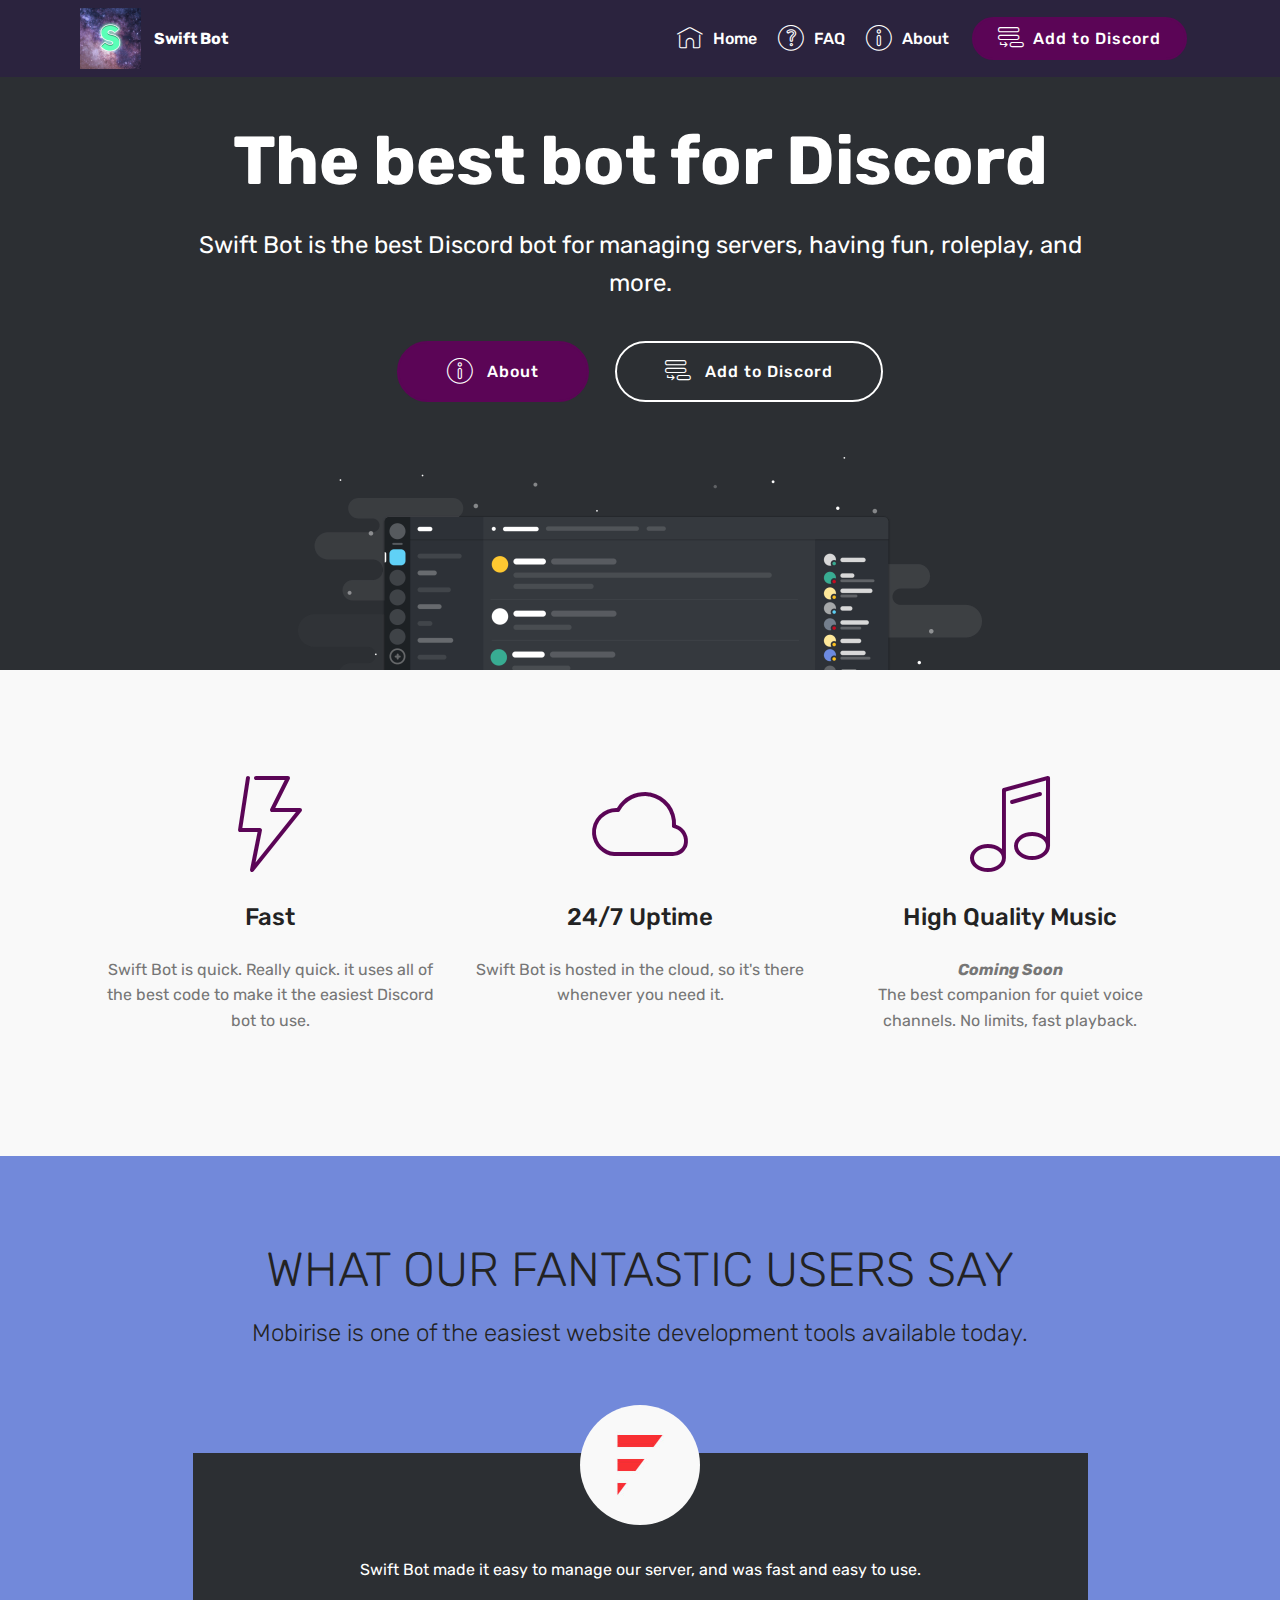
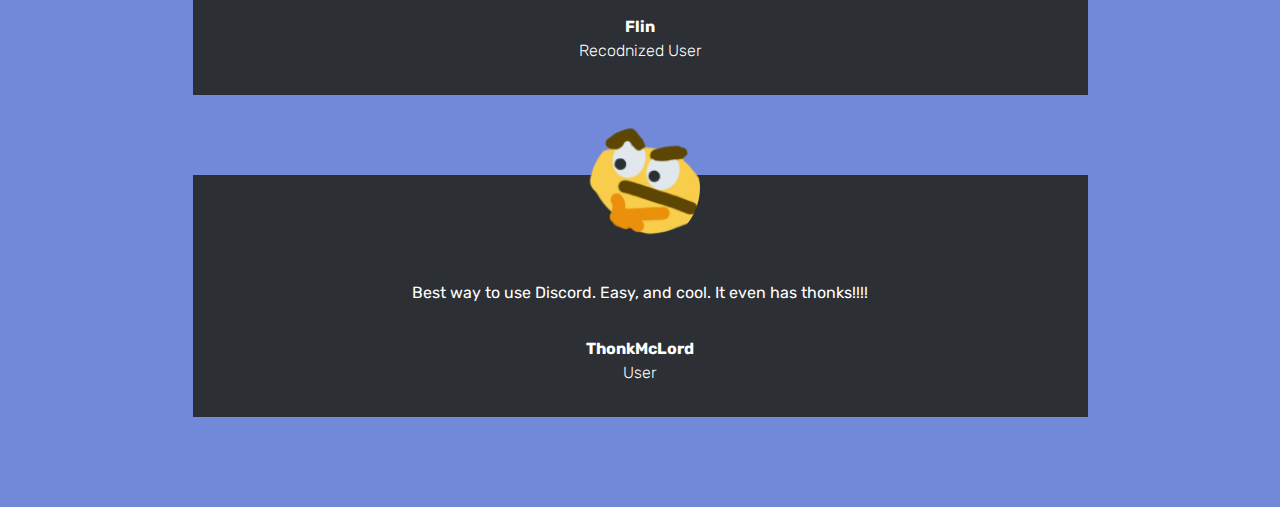
==== index.html @ ef076cc4 "create github pages" ====
<!DOCTYPE html>
<html >
<head>
  <!-- Site made with Mobirise Website Builder v4.8.1, https://mobirise.com -->
  <meta charset="UTF-8">
  <meta http-equiv="X-UA-Compatible" content="IE=edge">
  <meta name="generator" content="Mobirise v4.8.1, mobirise.com">
  <meta name="viewport" content="width=device-width, initial-scale=1, minimum-scale=1">
  <link rel="shortcut icon" href="assets/images/swift-bot-logo-122x122.png" type="image/x-icon">
  <meta name="description" content="">
  <title>Home</title>
  <link rel="stylesheet" href="assets/web/assets/mobirise-icons/mobirise-icons.css">
  <link rel="stylesheet" href="assets/tether/tether.min.css">
  <link rel="stylesheet" href="assets/bootstrap/css/bootstrap.min.css">
  <link rel="stylesheet" href="assets/bootstrap/css/bootstrap-grid.min.css">
  <link rel="stylesheet" href="assets/bootstrap/css/bootstrap-reboot.min.css">
  <link rel="stylesheet" href="assets/dropdown/css/style.css">
  <link rel="stylesheet" href="assets/theme/css/style.css">
  <link rel="stylesheet" href="assets/mobirise/css/mbr-additional.css" type="text/css">
  
  
  
</head>
<body>
  <section class="menu cid-r30dPy1ShO" once="menu" id="menu1-0">

    

    <nav class="navbar navbar-expand beta-menu navbar-dropdown align-items-center navbar-fixed-top navbar-toggleable-sm">
        <button class="navbar-toggler navbar-toggler-right" type="button" data-toggle="collapse" data-target="#navbarSupportedContent" aria-controls="navbarSupportedContent" aria-expanded="false" aria-label="Toggle navigation">
            <div class="hamburger">
                <span></span>
                <span></span>
                <span></span>
                <span></span>
            </div>
        </button>
        <div class="menu-logo">
            <div class="navbar-brand">
                <span class="navbar-logo">
                    <a href="https://mobirise.com">
                         <img src="assets/images/swift-bot-logo-122x122.png" alt="Mobirise" title="" style="height: 3.8rem;">
                    </a>
                </span>
                <span class="navbar-caption-wrap"><a class="navbar-caption text-white display-4" href="https://mobirise.com">
                        Swift Bot</a></span>
            </div>
        </div>
        <div class="collapse navbar-collapse" id="navbarSupportedContent">
            <ul class="navbar-nav nav-dropdown" data-app-modern-menu="true"><li class="nav-item">
                    <a class="nav-link link text-white display-4" href="https://mobirise.com">
                        </a>
                </li>
                <li class="nav-item">
                    <a class="nav-link link text-white display-4" href="index.html"><span class="mbri-home mbr-iconfont mbr-iconfont-btn"></span>
                        
                        Home</a>
                </li><li class="nav-item"><a class="nav-link link text-white display-4" href="page2.html"><span class="mbri-question mbr-iconfont mbr-iconfont-btn"></span>FAQ</a></li><li class="nav-item"><a class="nav-link link text-white display-4" href="page1.html"><span class="mbri-info mbr-iconfont mbr-iconfont-btn"></span>About</a></li></ul>
            <div class="navbar-buttons mbr-section-btn"><a class="btn btn-sm btn-primary display-4" href="https://discordapp.com/api/oauth2/authorize?client_id=463547723296014337&permissions=8&scope=bot" target="_blank"><span class="mbri-add-submenu mbr-iconfont mbr-iconfont-btn"></span>
                    
                    Add to Discord</a></div>
        </div>
    </nav>
</section>

<section class="engine"><a href="https://mobiri.se/x">css templates</a></section><section class="header4 cid-r30fPBfEZv" id="header4-3">

    

    

    <div class="container">
        <div class="row justify-content-md-center">
            <div class="media-content col-md-10">
                <h1 class="mbr-section-title align-center mbr-white pb-3 mbr-bold mbr-fonts-style display-1">The best bot for Discord</h1>
                
                <div class="mbr-text align-center mbr-white pb-3">
                    <p class="mbr-text mbr-fonts-style display-5">
                        Swift Bot is the best Discord bot for managing servers, having fun, roleplay, and more.
                    </p>
                </div>
                <div class="mbr-section-btn align-center"><a class="btn btn-md btn-primary display-4" href="https://mobirise.com"><span class="mbri-info mbr-iconfont mbr-iconfont-btn"></span>About</a>
                    <a class="btn btn-md btn-white-outline display-4" href="https://mobirise.com"><span class="mbri-add-submenu mbr-iconfont mbr-iconfont-btn"></span>Add to Discord</a></div>
            </div>
            <div class="mbr-figure pt-5">
                <img src="assets/images/8760e4297fb4b5644eabd7fd3b16370a-1368x426.png" alt="Mobirise" title="" style="width: 60%;">
            </div>
        </div>
    </div>
</section>

<section class="features1 cid-r30eLnrWDn" id="features1-2">
    
    

    
    <div class="container">
        <div class="media-container-row">

            <div class="card p-3 col-12 col-md-6 col-lg-4">
                <div class="card-img pb-3">
                    <span class="mbr-iconfont mbri-speed" style="color: rgb(91, 5, 86);"></span>
                </div>
                <div class="card-box">
                    <h4 class="card-title py-3 mbr-fonts-style display-5">
                        Fast</h4>
                    <p class="mbr-text mbr-fonts-style display-7">
                        Swift Bot is quick. Really quick. it uses all of the best code to make it the easiest Discord bot to use.</p>
                </div>
            </div>

            <div class="card p-3 col-12 col-md-6 col-lg-4">
                <div class="card-img pb-3">
                    <span class="mbr-iconfont mbri-cloud" style="color: rgb(91, 5, 86);"></span>
                </div>
                <div class="card-box">
                    <h4 class="card-title py-3 mbr-fonts-style display-5">
                        24/7 Uptime</h4>
                    <p class="mbr-text mbr-fonts-style display-7">
                        Swift Bot is hosted in the cloud, so it's there whenever you need it.</p>
                </div>
            </div>

            <div class="card p-3 col-12 col-md-6 col-lg-4">
                <div class="card-img pb-3">
                    <span class="mbr-iconfont mbri-music" style="color: rgb(91, 5, 86);"></span>
                </div>
                <div class="card-box">
                    <h4 class="card-title py-3 mbr-fonts-style display-5">
                        High Quality Music</h4>
                    <p class="mbr-text mbr-fonts-style display-7"><strong><em>Coming Soon</em></strong><br>The best companion for quiet voice channels. No limits, fast playback.</p>
                </div>
            </div>

            

        </div>

    </div>

</section>

<section class="testimonials5 cid-r30h4yxAof" id="testimonials5-5">

    

    
    <div class="container">
        <div class="media-container-row">
            <div class="title col-12 align-center">
                <h2 class="pb-3 mbr-fonts-style display-2">
                    WHAT OUR FANTASTIC USERS SAY
                </h2>
                <h3 class="mbr-section-subtitle mbr-light pb-3 mbr-fonts-style display-5">
                    Mobirise is one of the easiest website development tools available today.
                </h3>
            </div>
        </div>
    </div>

    <div class="container">
        <div class="media-container-column">
            

            
        <div class="mbr-testimonial align-center col-12 col-md-10">
                <div class="panel-item">
                    <div class="card-block">
                        <div class="testimonial-photo">
                            <img src="assets/images/pretty-nice-flame-logo-240x180.jpg" alt="" title="">
                        </div>
                        <p class="mbr-text mbr-fonts-style mbr-white display-7">
                           Swift Bot made it easy to manage our server, and was fast and easy to use.</p>
                    </div>
                    <div class="card-footer">
                        <div class="mbr-author-name mbr-bold mbr-fonts-style mbr-white display-7">Flin</div>
                        <small class="mbr-author-desc mbr-italic mbr-light mbr-fonts-style mbr-white display-7">Recodnized User</small>
                    </div>
                </div>
            </div><div class="mbr-testimonial align-center col-12 col-md-10">
                <div class="panel-item">
                    <div class="card-block">
                        <div class="testimonial-photo">
                            <img src="assets/images/thonkeyes-112x112.png" alt="" title="">
                        </div>
                        <p class="mbr-text mbr-fonts-style mbr-white display-7">
                           Best way to use Discord. Easy, and cool. It even has thonks!!!!</p>
                    </div>
                    <div class="card-footer">
                        <div class="mbr-author-name mbr-bold mbr-fonts-style mbr-white display-7">
                             ThonkMcLord</div>
                        <small class="mbr-author-desc mbr-italic mbr-light mbr-fonts-style mbr-white display-7">
                               User</small>
                    </div>
                </div>
            </div></div>
    </div>   
</section>


  <script src="assets/web/assets/jquery/jquery.min.js"></script>
  <script src="assets/popper/popper.min.js"></script>
  <script src="assets/tether/tether.min.js"></script>
  <script src="assets/bootstrap/js/bootstrap.min.js"></script>
  <script src="assets/smoothscroll/smooth-scroll.js"></script>
  <script src="assets/dropdown/js/script.min.js"></script>
  <script src="assets/touchswipe/jquery.touch-swipe.min.js"></script>
  <script src="assets/theme/js/script.js"></script>
  
  
</body>
</html>
---- assets/web/assets/mobirise-icons/mobirise-icons.css ----
@font-face {
  font-family: 'MobiriseIcons';
  src:  url('mobirise-icons.eot?spat4u');
  src:  url('mobirise-icons.eot?spat4u#iefix') format('embedded-opentype'),
    url('mobirise-icons.ttf?spat4u') format('truetype'),
    url('mobirise-icons.woff?spat4u') format('woff'),
    url('mobirise-icons.svg?spat4u#MobiriseIcons') format('svg');
  font-weight: normal;
  font-style: normal;
}

[class^="mbri-"], [class*=" mbri-"] {
  /* use !important to prevent issues with browser extensions that change fonts */
  font-family: MobiriseIcons !important;
  speak: none;
  font-style: normal;
  font-weight: normal;
  font-variant: normal;
  text-transform: none;
  line-height: 1;

  /* Better Font Rendering =========== */
  -webkit-font-smoothing: antialiased;
  -moz-osx-font-smoothing: grayscale;
}

.mbri-add-submenu:before {
  content: "\e900";
}
.mbri-alert:before {
  content: "\e901";
}
.mbri-align-center:before {
  content: "\e902";
}
.mbri-align-justify:before {
  content: "\e903";
}
.mbri-align-left:before {
  content: "\e904";
}
.mbri-align-right:before {
  content: "\e905";
}
.mbri-android:before {
  content: "\e906";
}
.mbri-apple:before {
  content: "\e907";
}
.mbri-arrow-down:before {
  content: "\e908";
}
.mbri-arrow-next:before {
  content: "\e909";
}
.mbri-arrow-prev:before {
  content: "\e90a";
}
.mbri-arrow-up:before {
  content: "\e90b";
}
.mbri-bold:before {
  content: "\e90c";
}
.mbri-bookmark:before {
  content: "\e90d";
}
.mbri-bootstrap:before {
  content: "\e90e";
}
.mbri-briefcase:before {
  content: "\e90f";
}
.mbri-browse:before {
  content: "\e910";
}
.mbri-bulleted-list:before {
  content: "\e911";
}
.mbri-calendar:before {
  content: "\e912";
}
.mbri-camera:before {
  content: "\e913";
}
.mbri-cart-add:before {
  content: "\e914";
}
.mbri-cart-full:before {
  content: "\e915";
}
.mbri-cash:before {
  content: "\e916";
}
.mbri-change-style:before {
  content: "\e917";
}
.mbri-chat:before {
  content: "\e918";
}
.mbri-clock:before {
  content: "\e919";
}
.mbri-close:before {
  content: "\e91a";
}
.mbri-cloud:before {
  content: "\e91b";
}
.mbri-code:before {
  content: "\e91c";
}
.mbri-contact-form:before {
  content: "\e91d";
}
.mbri-credit-card:before {
  content: "\e91e";
}
.mbri-cursor-click:before {
  content: "\e91f";
}
.mbri-cust-feedback:before {
  content: "\e920";
}
.mbri-database:before {
  content: "\e921";
}
.mbri-delivery:before {
  content: "\e922";
}
.mbri-desktop:before {
  content: "\e923";
}
.mbri-devices:before {
  content: "\e924";
}
.mbri-down:before {
  content: "\e925";
}
.mbri-download:before {
  content: "\e989";
}
.mbri-drag-n-drop:before {
  content: "\e927";
}
.mbri-drag-n-drop2:before {
  content: "\e928";
}
.mbri-edit:before {
  content: "\e929";
}
.mbri-edit2:before {
  content: "\e92a";
}
.mbri-error:before {
  content: "\e92b";
}
.mbri-extension:before {
  content: "\e92c";
}
.mbri-features:before {
  content: "\e92d";
}
.mbri-file:before {
  content: "\e92e";
}
.mbri-flag:before {
  content: "\e92f";
}
.mbri-folder:before {
  content: "\e930";
}
.mbri-gift:before {
  content: "\e931";
}
.mbri-github:before {
  content: "\e932";
}
.mbri-globe:before {
  content: "\e933";
}
.mbri-globe-2:before {
  content: "\e934";
}
.mbri-growing-chart:before {
  content: "\e935";
}
.mbri-hearth:before {
  content: "\e936";
}
.mbri-help:before {
  content: "\e937";
}
.mbri-home:before {
  content: "\e938";
}
.mbri-hot-cup:before {
  content: "\e939";
}
.mbri-idea:before {
  content: "\e93a";
}
.mbri-image-gallery:before {
  content: "\e93b";
}
.mbri-image-slider:before {
  content: "\e93c";
}
.mbri-info:before {
  content: "\e93d";
}
.mbri-italic:before {
  content: "\e93e";
}
.mbri-key:before {
  content: "\e93f";
}
.mbri-laptop:before {
  content: "\e940";
}
.mbri-layers:before {
  content: "\e941";
}
.mbri-left-right:before {
  content: "\e942";
}
.mbri-left:before {
  content: "\e943";
}
.mbri-letter:before {
  content: "\e944";
}
.mbri-like:before {
  content: "\e945";
}
.mbri-link:before {
  content: "\e946";
}
.mbri-lock:before {
  content: "\e947";
}
.mbri-login:before {
  content: "\e948";
}
.mbri-logout:before {
  content: "\e949";
}
.mbri-magic-stick:before {
  content: "\e94a";
}
.mbri-map-pin:before {
  content: "\e94b";
}
.mbri-menu:before {
  content: "\e94c";
}
.mbri-mobile:before {
  content: "\e94d";
}
.mbri-mobile2:before {
  content: "\e94e";
}
.mbri-mobirise:before {
  content: "\e94f";
}
.mbri-more-horizontal:before {
  content: "\e950";
}
.mbri-more-vertical:before {
  content: "\e951";
}
.mbri-music:before {
  content: "\e952";
}
.mbri-new-file:before {
  content: "\e953";
}
.mbri-numbered-list:before {
  content: "\e954";
}
.mbri-opened-folder:before {
  content: "\e955";
}
.mbri-pages:before {
  content: "\e956";
}
.mbri-paper-plane:before {
  content: "\e957";
}
.mbri-paperclip:before {
  content: "\e958";
}
.mbri-photo:before {
  content: "\e959";
}
.mbri-photos:before {
  content: "\e95a";
}
.mbri-pin:before {
  content: "\e95b";
}
.mbri-play:before {
  content: "\e95c";
}
.mbri-plus:before {
  content: "\e95d";
}
.mbri-preview:before {
  content: "\e95e";
}
.mbri-print:before {
  content: "\e95f";
}
.mbri-protect:before {
  content: "\e960";
}
.mbri-question:before {
  content: "\e961";
}
.mbri-quote-left:before {
  content: "\e962";
}
.mbri-quote-right:before {
  content: "\e963";
}
.mbri-refresh:before {
  content: "\e964";
}
.mbri-responsive:before {
  content: "\e965";
}
.mbri-right:before {
  content: "\e966";
}
.mbri-rocket:before {
  content: "\e967";
}
.mbri-sad-face:before {
  content: "\e968";
}
.mbri-sale:before {
  content: "\e969";
}
.mbri-save:before {
  content: "\e96a";
}
.mbri-search:before {
  content: "\e96b";
}
.mbri-setting:before {
  content: "\e96c";
}
.mbri-setting2:before {
  content: "\e96d";
}
.mbri-setting3:before {
  content: "\e96e";
}
.mbri-share:before {
  content: "\e96f";
}
.mbri-shopping-bag:before {
  content: "\e970";
}
.mbri-shopping-basket:before {
  content: "\e971";
}
.mbri-shopping-cart:before {
  content: "\e972";
}
.mbri-sites:before {
  content: "\e973";
}
.mbri-smile-face:before {
  content: "\e974";
}
.mbri-speed:before {
  content: "\e975";
}
.mbri-star:before {
  content: "\e976";
}
.mbri-success:before {
  content: "\e977";
}
.mbri-sun:before {
  content: "\e978";
}
.mbri-sun2:before {
  content: "\e979";
}
.mbri-tablet:before {
  content: "\e97a";
}
.mbri-tablet-vertical:before {
  content: "\e97b";
}
.mbri-target:before {
  content: "\e97c";
}
.mbri-timer:before {
  content: "\e97d";
}
.mbri-to-ftp:before {
  content: "\e97e";
}
.mbri-to-local-drive:before {
  content: "\e97f";
}
.mbri-touch-swipe:before {
  content: "\e980";
}
.mbri-touch:before {
  content: "\e981";
}
.mbri-trash:before {
  content: "\e982";
}
.mbri-underline:before {
  content: "\e983";
}
.mbri-unlink:before {
  content: "\e984";
}
.mbri-unlock:before {
  content: "\e985";
}
.mbri-up-down:before {
  content: "\e986";
}
.mbri-up:before {
  content: "\e987";
}
.mbri-update:before {
  content: "\e988";
}
.mbri-upload:before {
 content: "\e926"; 
}
.mbri-user:before {
  content: "\e98a";
}
.mbri-user2:before {
  content: "\e98b";
}
.mbri-users:before {
  content: "\e98c";
}
.mbri-video:before {
  content: "\e98d";
}
.mbri-video-play:before {
  content: "\e98e";
}
.mbri-watch:before {
  content: "\e98f";
}
.mbri-website-theme:before {
  content: "\e990";
}
.mbri-wifi:before {
  content: "\e991";
}
.mbri-windows:before {
  content: "\e992";
}
.mbri-zoom-out:before {
  content: "\e993";
}
.mbri-redo:before {
  content: "\e994";
}
.mbri-undo:before {
  content: "\e995";
}
---- assets/dropdown/css/style.css ----
.navbar-dropdown {
  left: 0;
  padding: 0;
  position: absolute;
  right: 0;
  top: 0;
  transition: all 0.45s ease;
  z-index: 1030;
  background: #282828; }
  .navbar-dropdown .navbar-logo {
    margin-right: 0.8rem;
    transition: margin 0.3s ease-in-out;
    vertical-align: middle; }
    .navbar-dropdown .navbar-logo img {
      height: 3.125rem;
      transition: all 0.3s ease-in-out; }
    .navbar-dropdown .navbar-logo.mbr-iconfont {
      font-size: 3.125rem;
      line-height: 3.125rem; }
  .navbar-dropdown .navbar-caption {
    font-weight: 700;
    white-space: normal;
    vertical-align: -4px;
    line-height: 3.125rem !important; }
    .navbar-dropdown .navbar-caption, .navbar-dropdown .navbar-caption:hover {
      color: inherit;
      text-decoration: none; }
  .navbar-dropdown .mbr-iconfont + .navbar-caption {
    vertical-align: -1px; }
  .navbar-dropdown.navbar-fixed-top {
    position: fixed; }
  .navbar-dropdown .navbar-brand span {
    vertical-align: -4px; }
  .navbar-dropdown.bg-color.transparent {
    background: none; }
  .navbar-dropdown.navbar-short .navbar-brand {
    padding: 0.625rem 0; }
    .navbar-dropdown.navbar-short .navbar-brand span {
      vertical-align: -1px; }
  .navbar-dropdown.navbar-short .navbar-caption {
    line-height: 2.375rem !important;
    vertical-align: -2px; }
  .navbar-dropdown.navbar-short .navbar-logo {
    margin-right: 0.5rem; }
    .navbar-dropdown.navbar-short .navbar-logo img {
      height: 2.375rem; }
    .navbar-dropdown.navbar-short .navbar-logo.mbr-iconfont {
      font-size: 2.375rem;
      line-height: 2.375rem; }
  .navbar-dropdown.navbar-short .mbr-table-cell {
    height: 3.625rem; }
  .navbar-dropdown .navbar-close {
    left: 0.6875rem;
    position: fixed;
    top: 0.75rem;
    z-index: 1000; }
  .navbar-dropdown .hamburger-icon {
    content: "";
    display: inline-block;
    vertical-align: middle;
    width: 16px;
    -webkit-box-shadow: 0 -6px 0 1px #282828,0 0 0 1px #282828,0 6px 0 1px #282828;
    -moz-box-shadow: 0 -6px 0 1px #282828,0 0 0 1px #282828,0 6px 0 1px #282828;
    box-shadow: 0 -6px 0 1px #282828,0 0 0 1px #282828,0 6px 0 1px #282828; }

.dropdown-menu .dropdown-toggle[data-toggle="dropdown-submenu"]::after {
  border-bottom: 0.35em solid transparent;
  border-left: 0.35em solid;
  border-right: 0;
  border-top: 0.35em solid transparent;
  margin-left: 0.3rem; }

.dropdown-menu .dropdown-item:focus {
  outline: 0; }

.nav-dropdown {
  font-size: 0.75rem;
  font-weight: 500;
  height: auto !important; }
  .nav-dropdown .nav-btn {
    padding-left: 1rem; }
  .nav-dropdown .link {
    margin: .667em 1.667em;
    font-weight: 500;
    padding: 0;
    transition: color .2s ease-in-out; }
    .nav-dropdown .link.dropdown-toggle {
      margin-right: 2.583em; }
      .nav-dropdown .link.dropdown-toggle::after {
        margin-left: .25rem;
        border-top: 0.35em solid;
        border-right: 0.35em solid transparent;
        border-left: 0.35em solid transparent;
        border-bottom: 0; }
      .nav-dropdown .link.dropdown-toggle[aria-expanded="true"] {
        margin: 0;
        padding: 0.667em 3.263em  0.667em 1.667em; }
  .nav-dropdown .link::after,
  .nav-dropdown .dropdown-item::after {
    color: inherit; }
  .nav-dropdown .btn {
    font-size: 0.75rem;
    font-weight: 700;
    letter-spacing: 0;
    margin-bottom: 0;
    padding-left: 1.25rem;
    padding-right: 1.25rem; }
  .nav-dropdown .dropdown-menu {
    border-radius: 0;
    border: 0;
    left: 0;
    margin: 0;
    padding-bottom: 1.25rem;
    padding-top: 1.25rem;
    position: relative; }
  .nav-dropdown .dropdown-submenu {
    margin-left: 0.125rem;
    top: 0; }
  .nav-dropdown .dropdown-item {
    font-weight: 500;
    line-height: 2;
    padding: 0.3846em 4.615em 0.3846em 1.5385em;
    position: relative;
    transition: color .2s ease-in-out, background-color .2s ease-in-out; }
    .nav-dropdown .dropdown-item::after {
      margin-top: -0.3077em;
      position: absolute;
      right: 1.1538em;
      top: 50%; }
    .nav-dropdown .dropdown-item:focus, .nav-dropdown .dropdown-item:hover {
      background: none; }

@media (max-width: 767px) {
  .nav-dropdown.navbar-toggleable-sm {
    bottom: 0;
    display: none;
    left: 0;
    overflow-x: hidden;
    position: fixed;
    top: 0;
    transform: translateX(-100%);
    -ms-transform: translateX(-100%);
    -webkit-transform: translateX(-100%);
    width: 18.75rem;
    z-index: 999; } }
.nav-dropdown.navbar-toggleable-xl {
  bottom: 0;
  display: none;
  left: 0;
  overflow-x: hidden;
  position: fixed;
  top: 0;
  transform: translateX(-100%);
  -ms-transform: translateX(-100%);
  -webkit-transform: translateX(-100%);
  width: 18.75rem;
  z-index: 999; }

.nav-dropdown-sm {
  display: block !important;
  overflow-x: hidden;
  overflow: auto;
  padding-top: 3.875rem; }
  .nav-dropdown-sm::after {
    content: "";
    display: block;
    height: 3rem;
    width: 100%; }
  .nav-dropdown-sm.collapse.in ~ .navbar-close {
    display: block !important; }
  .nav-dropdown-sm.collapsing, .nav-dropdown-sm.collapse.in {
    transform: translateX(0);
    -ms-transform: translateX(0);
    -webkit-transform: translateX(0);
    transition: all 0.25s ease-out;
    -webkit-transition: all 0.25s ease-out;
    background: #282828; }
  .nav-dropdown-sm.collapsing[aria-expanded="false"] {
    transform: translateX(-100%);
    -ms-transform: translateX(-100%);
    -webkit-transform: translateX(-100%); }
  .nav-dropdown-sm .nav-item {
    display: block;
    margin-left: 0 !important;
    padding-left: 0; }
  .nav-dropdown-sm .link,
  .nav-dropdown-sm .dropdown-item {
    border-top: 1px dotted rgba(255, 255, 255, 0.1);
    font-size: 0.8125rem;
    line-height: 1.6;
    margin: 0 !important;
    padding: 0.875rem 2.4rem 0.875rem 1.5625rem !important;
    position: relative;
    white-space: normal; }
    .nav-dropdown-sm .link:focus, .nav-dropdown-sm .link:hover,
    .nav-dropdown-sm .dropdown-item:focus,
    .nav-dropdown-sm .dropdown-item:hover {
      background: rgba(0, 0, 0, 0.2) !important;
      color: #c0a375; }
  .nav-dropdown-sm .nav-btn {
    position: relative;
    padding: 1.5625rem 1.5625rem 0 1.5625rem; }
    .nav-dropdown-sm .nav-btn::before {
      border-top: 1px dotted rgba(255, 255, 255, 0.1);
      content: "";
      left: 0;
      position: absolute;
      top: 0;
      width: 100%; }
    .nav-dropdown-sm .nav-btn + .nav-btn {
      padding-top: 0.625rem; }
      .nav-dropdown-sm .nav-btn + .nav-btn::before {
        display: none; }
  .nav-dropdown-sm .btn {
    padding: 0.625rem 0; }
  .nav-dropdown-sm .dropdown-toggle[data-toggle="dropdown-submenu"]::after {
    margin-left: .25rem;
    border-top: 0.35em solid;
    border-right: 0.35em solid transparent;
    border-left: 0.35em solid transparent;
    border-bottom: 0; }
  .nav-dropdown-sm .dropdown-toggle[data-toggle="dropdown-submenu"][aria-expanded="true"]::after {
    border-top: 0;
    border-right: 0.35em solid transparent;
    border-left: 0.35em solid transparent;
    border-bottom: 0.35em solid; }
  .nav-dropdown-sm .dropdown-menu {
    margin: 0;
    padding: 0;
    position: relative;
    top: 0;
    left: 0;
    width: 100%;
    border: 0;
    float: none;
    border-radius: 0;
    background: none; }
  .nav-dropdown-sm .dropdown-submenu {
    left: 100%;
    margin-left: 0.125rem;
    margin-top: -1.25rem;
    top: 0; }

.navbar-toggleable-sm .nav-dropdown .dropdown-menu {
  position: absolute; }

.navbar-toggleable-sm .nav-dropdown .dropdown-submenu {
  left: 100%;
  margin-left: 0.125rem;
  margin-top: -1.25rem;
  top: 0; }

.navbar-toggleable-sm.opened .nav-dropdown .dropdown-menu {
  position: relative; }

.navbar-toggleable-sm.opened .nav-dropdown .dropdown-submenu {
  left: 0;
  margin-left: 00rem;
  margin-top: 0rem;
  top: 0; }

.is-builder .nav-dropdown.collapsing {
  transition: none !important; }

/*# sourceMappingURL=style.css.map */
---- assets/theme/css/style.css ----
/*!
 * Mobirise v4 theme (https://mobirise.com/)
 * Copyright 2017 Mobirise
 */
section {
  background-color: #eeeeee; }

section,
.container,
.container-fluid {
  position: relative;
  word-wrap: break-word; }

a.mbr-iconfont:hover {
  text-decoration: none; }

.article .lead p, .article .lead ul, .article .lead ol, .article .lead pre, .article .lead blockquote {
  margin-bottom: 0; }

a {
  font-style: normal;
  font-weight: 400;
  cursor: pointer; }
  a, a:hover {
    text-decoration: none; }

figure {
  margin-bottom: 0; }

body {
  color: #232323; }

h1, h2, h3, h4, h5, h6,
.h1, .h2, .h3, .h4, .h5, .h6,
.display-1, .display-2, .display-3, .display-4 {
  line-height: 1;
  word-break: break-word;
  word-wrap: break-word; }

b, strong {
  font-weight: bold; }

blockquote {
  padding: 10px 0 10px 20px;
  position: relative;
  border-left: 2px solid;
  border-color: #ff3366; }

input:-webkit-autofill, input:-webkit-autofill:hover, input:-webkit-autofill:focus, input:-webkit-autofill:active {
  transition-delay: 9999s;
  transition-property: background-color, color; }

textarea[type="hidden"] {
  display: none; }

body {
  position: relative; }

section {
  background-position: 50% 50%;
  background-repeat: no-repeat;
  background-size: cover; }
  section .mbr-background-video,
  section .mbr-background-video-preview {
    position: absolute;
    bottom: 0;
    left: 0;
    right: 0;
    top: 0; }

.hidden {
  visibility: hidden; }

.mbr-z-index20 {
  z-index: 20; }

/*! Base colors */
.mbr-white {
  color: #ffffff; }

.mbr-black {
  color: #000000; }

.mbr-bg-white {
  background-color: #ffffff; }

.mbr-bg-black {
  background-color: #000000; }

/*! Text-aligns */
.align-left {
  text-align: left; }

.align-center {
  text-align: center; }

.align-right {
  text-align: right; }

@media (max-width: 767px) {
  .align-left, .align-center, .align-right, .mbr-section-btn, .mbr-section-title {
    text-align: center; } }
/*! Font-weight  */
.mbr-light {
  font-weight: 300; }

.mbr-regular {
  font-weight: 400; }

.mbr-semibold {
  font-weight: 500; }

.mbr-bold {
  font-weight: 700; }

/*! Media  */
.media-size-item {
  -webkit-flex: 1 1 auto;
  -moz-flex: 1 1 auto;
  -ms-flex: 1 1 auto;
  -o-flex: 1 1 auto;
  flex: 1 1 auto; }

.media-content {
  -webkit-flex-basis: 100%;
  flex-basis: 100%; }

.media-container-row {
  display: -ms-flexbox;
  display: -webkit-flex;
  display: flex;
  -webkit-flex-direction: row;
  -ms-flex-direction: row;
  flex-direction: row;
  -webkit-flex-wrap: wrap;
  -ms-flex-wrap: wrap;
  flex-wrap: wrap;
  -webkit-justify-content: center;
  -ms-flex-pack: center;
  justify-content: center;
  -webkit-align-content: center;
  -ms-flex-line-pack: center;
  align-content: center;
  -webkit-align-items: start;
  -ms-flex-align: start;
  align-items: start; }
  .media-container-row .media-size-item {
    width: 400px; }

.media-container-column {
  display: -ms-flexbox;
  display: -webkit-flex;
  display: flex;
  -webkit-flex-direction: column;
  -ms-flex-direction: column;
  flex-direction: column;
  -webkit-flex-wrap: wrap;
  -ms-flex-wrap: wrap;
  flex-wrap: wrap;
  -webkit-justify-content: center;
  -ms-flex-pack: center;
  justify-content: center;
  -webkit-align-content: center;
  -ms-flex-line-pack: center;
  align-content: center;
  -webkit-align-items: stretch;
  -ms-flex-align: stretch;
  align-items: stretch; }
  .media-container-column > * {
    width: 100%; }

@media (min-width: 992px) {
  .media-container-row {
    -webkit-flex-wrap: nowrap;
    -ms-flex-wrap: nowrap;
    flex-wrap: nowrap; } }
figure {
  overflow: hidden; }

figure[mbr-media-size] {
  transition: width 0.1s; }

.mbr-figure img, .mbr-figure iframe {
  display: block;
  width: 100%; }

.card {
  background-color: transparent;
  border: none; }

.card-img {
  text-align: center;
  flex-shrink: 0; }

.media {
  max-width: 100%;
  margin: 0 auto; }

.mbr-figure {
  -ms-flex-item-align: center;
  -ms-grid-row-align: center;
  -webkit-align-self: center;
  align-self: center; }

.media-container > div {
  max-width: 100%; }

.mbr-figure img, .card-img img {
  width: 100%; }

@media (max-width: 991px) {
  .media-size-item {
    width: auto !important; }

  .media {
    width: auto; }

  .mbr-figure {
    width: 100% !important; } }
/*! Buttons */
.mbr-section-btn {
  margin-left: -.25rem;
  margin-right: -.25rem;
  font-size: 0; }

nav .mbr-section-btn {
  margin-left: 0rem;
  margin-right: 0rem; }

/*! Btn icon margin */
.btn .mbr-iconfont, .btn.btn-sm .mbr-iconfont {
  cursor: pointer;
  margin-right: 0.5rem; }

.btn.btn-md .mbr-iconfont, .btn.btn-md .mbr-iconfont {
  margin-right: 0.8rem; }

.mbr-regular {
  font-weight: 400; }

.mbr-semibold {
  font-weight: 500; }

.mbr-bold {
  font-weight: 700; }

[type="submit"] {
  -webkit-appearance: none; }

/*! Full-screen */
.mbr-fullscreen .mbr-overlay {
  min-height: 100vh; }

.mbr-fullscreen {
  display: flex;
  display: -webkit-flex;
  display: -moz-flex;
  display: -ms-flex;
  display: -o-flex;
  align-items: center;
  -webkit-align-items: center;
  min-height: 100vh;
  padding-top: 3rem;
  padding-bottom: 3rem; }

/*! Map */
.map {
  height: 25rem;
  position: relative; }
  .map iframe {
    width: 100%;
    height: 100%; }

/* Form */
.form-asterisk {
  font-family: initial;
  position: absolute;
  top: -2px;
  font-weight: normal; }

/*! Scroll to top arrow */
.mbr-arrow-up {
  bottom: 25px;
  right: 90px;
  position: fixed;
  text-align: right;
  z-index: 5000;
  color: #ffffff;
  font-size: 32px;
  transform: rotate(180deg);
  -webkit-transform: rotate(180deg); }

.mbr-arrow-up a {
  background: rgba(0, 0, 0, 0.2);
  border-radius: 3px;
  color: #fff;
  display: inline-block;
  height: 60px;
  width: 60px;
  outline-style: none !important;
  position: relative;
  text-decoration: none;
  transition: all .3s ease-in-out;
  cursor: pointer;
  text-align: center; }
  .mbr-arrow-up a:hover {
    background-color: rgba(0, 0, 0, 0.4); }
  .mbr-arrow-up a i {
    line-height: 60px; }

.mbr-arrow-up-icon {
  display: block;
  color: #fff; }

.mbr-arrow-up-icon::before {
  content: "\203a";
  display: inline-block;
  font-family: serif;
  font-size: 32px;
  line-height: 1;
  font-style: normal;
  position: relative;
  top: 6px;
  left: -4px;
  -webkit-transform: rotate(-90deg);
  transform: rotate(-90deg); }

/*! Arrow Down */
.mbr-arrow {
  position: absolute;
  bottom: 45px;
  left: 50%;
  width: 60px;
  height: 60px;
  cursor: pointer;
  background-color: rgba(80, 80, 80, 0.5);
  border-radius: 50%;
  -webkit-transform: translateX(-50%);
  transform: translateX(-50%); }
  .mbr-arrow > a {
    display: inline-block;
    text-decoration: none;
    outline-style: none;
    -webkit-animation: arrowdown 1.7s ease-in-out infinite;
    animation: arrowdown 1.7s ease-in-out infinite; }
    .mbr-arrow > a > i {
      position: absolute;
      top: -2px;
      left: 15px;
      font-size: 2rem; }

@keyframes arrowdown {
  0% {
    transform: translateY(0px);
    -webkit-transform: translateY(0px); }
  50% {
    transform: translateY(-5px);
    -webkit-transform: translateY(-5px); }
  100% {
    transform: translateY(0px);
    -webkit-transform: translateY(0px); } }
@-webkit-keyframes arrowdown {
  0% {
    transform: translateY(0px);
    -webkit-transform: translateY(0px); }
  50% {
    transform: translateY(-5px);
    -webkit-transform: translateY(-5px); }
  100% {
    transform: translateY(0px);
    -webkit-transform: translateY(0px); } }
@media (max-width: 500px) {
  .mbr-arrow-up {
    left: 50%;
    right: auto;
    transform: translateX(-50%) rotate(180deg);
    -webkit-transform: translateX(-50%) rotate(180deg); } }
/*Gradients animation*/
@keyframes gradient-animation {
  from {
    background-position: 0% 100%;
    animation-timing-function: ease-in-out; }
  to {
    background-position: 100% 0%;
    animation-timing-function: ease-in-out; } }
@-webkit-keyframes gradient-animation {
  from {
    background-position: 0% 100%;
    animation-timing-function: ease-in-out; }
  to {
    background-position: 100% 0%;
    animation-timing-function: ease-in-out; } }
.bg-gradient {
  background-size: 200% 200%;
  animation: gradient-animation 5s infinite alternate;
  -webkit-animation: gradient-animation 5s infinite alternate; }

.menu .navbar-brand {
  display: -webkit-flex; }
  .menu .navbar-brand span {
    display: flex;
    display: -webkit-flex; }
  .menu .navbar-brand .navbar-caption-wrap {
    display: -webkit-flex; }
  .menu .navbar-brand .navbar-logo img {
    display: -webkit-flex; }
@media (min-width: 768px) and (max-width: 991px) {
  .menu .navbar-toggleable-sm .navbar-nav {
    display: -webkit-box;
    display: -webkit-flex;
    display: -ms-flexbox; } }
@media (min-width: 992px) {
  .menu .navbar-nav.nav-dropdown {
    display: -webkit-flex; }
  .menu .navbar-toggleable-sm .navbar-collapse {
    display: -webkit-flex !important; } }

/*# sourceMappingURL=style.css.map */
.engine {
	position: absolute;
	text-indent: -2400px;
	text-align: center;
	padding: 0;
	top: 0;
	left: -2400px;
}
---- assets/mobirise/css/mbr-additional.css ----
@import url(https://fonts.googleapis.com/css?family=Rubik:300,300i,400,400i,500,500i,700,700i,900,900i);





body {
  font-style: normal;
  line-height: 1.5;
}
.mbr-section-title {
  font-style: normal;
  line-height: 1.2;
}
.mbr-section-subtitle {
  line-height: 1.3;
}
.mbr-text {
  font-style: normal;
  line-height: 1.6;
}
.display-1 {
  font-family: 'Rubik', sans-serif;
  font-size: 4.25rem;
}
.display-1 > .mbr-iconfont {
  font-size: 6.8rem;
}
.display-2 {
  font-family: 'Rubik', sans-serif;
  font-size: 3rem;
}
.display-2 > .mbr-iconfont {
  font-size: 4.8rem;
}
.display-4 {
  font-family: 'Rubik', sans-serif;
  font-size: 1rem;
}
.display-4 > .mbr-iconfont {
  font-size: 1.6rem;
}
.display-5 {
  font-family: 'Rubik', sans-serif;
  font-size: 1.5rem;
}
.display-5 > .mbr-iconfont {
  font-size: 2.4rem;
}
.display-7 {
  font-family: 'Rubik', sans-serif;
  font-size: 1rem;
}
.display-7 > .mbr-iconfont {
  font-size: 1.6rem;
}
/* ---- Fluid typography for mobile devices ---- */
/* 1.4 - font scale ratio ( bootstrap == 1.42857 ) */
/* 100vw - current viewport width */
/* (48 - 20)  48 == 48rem == 768px, 20 == 20rem == 320px(minimal supported viewport) */
/* 0.65 - min scale variable, may vary */
@media (max-width: 768px) {
  .display-1 {
    font-size: 3.4rem;
    font-size: calc( 2.1374999999999997rem + (4.25 - 2.1374999999999997) * ((100vw - 20rem) / (48 - 20)));
    line-height: calc( 1.4 * (2.1374999999999997rem + (4.25 - 2.1374999999999997) * ((100vw - 20rem) / (48 - 20))));
  }
  .display-2 {
    font-size: 2.4rem;
    font-size: calc( 1.7rem + (3 - 1.7) * ((100vw - 20rem) / (48 - 20)));
    line-height: calc( 1.4 * (1.7rem + (3 - 1.7) * ((100vw - 20rem) / (48 - 20))));
  }
  .display-4 {
    font-size: 0.8rem;
    font-size: calc( 1rem + (1 - 1) * ((100vw - 20rem) / (48 - 20)));
    line-height: calc( 1.4 * (1rem + (1 - 1) * ((100vw - 20rem) / (48 - 20))));
  }
  .display-5 {
    font-size: 1.2rem;
    font-size: calc( 1.175rem + (1.5 - 1.175) * ((100vw - 20rem) / (48 - 20)));
    line-height: calc( 1.4 * (1.175rem + (1.5 - 1.175) * ((100vw - 20rem) / (48 - 20))));
  }
}
/* Buttons */
.btn {
  font-weight: 500;
  border-width: 2px;
  font-style: normal;
  letter-spacing: 1px;
  margin: .4rem .8rem;
  white-space: normal;
  -webkit-transition: all 0.3s ease-in-out;
  -moz-transition: all 0.3s ease-in-out;
  transition: all 0.3s ease-in-out;
  padding: 1rem 3rem;
  border-radius: 3px;
  display: inline-flex;
  align-items: center;
  justify-content: center;
  word-break: break-word;
}
.btn-sm {
  font-weight: 500;
  letter-spacing: 1px;
  -webkit-transition: all 0.3s ease-in-out;
  -moz-transition: all 0.3s ease-in-out;
  transition: all 0.3s ease-in-out;
  padding: 0.6rem 1.5rem;
  border-radius: 3px;
}
.btn-md {
  font-weight: 500;
  letter-spacing: 1px;
  margin: .4rem .8rem !important;
  -webkit-transition: all 0.3s ease-in-out;
  -moz-transition: all 0.3s ease-in-out;
  transition: all 0.3s ease-in-out;
  padding: 1rem 3rem;
  border-radius: 3px;
}
.btn-lg {
  font-weight: 500;
  letter-spacing: 1px;
  margin: .4rem .8rem !important;
  -webkit-transition: all 0.3s ease-in-out;
  -moz-transition: all 0.3s ease-in-out;
  transition: all 0.3s ease-in-out;
  padding: 1.2rem 3.2rem;
  border-radius: 3px;
}
.bg-primary {
  background-color: #5b0556 !important;
}
.bg-success {
  background-color: #f7ed4a !important;
}
.bg-info {
  background-color: #82786e !important;
}
.bg-warning {
  background-color: #879a9f !important;
}
.bg-danger {
  background-color: #b1a374 !important;
}
.btn-primary,
.btn-primary:active {
  background-color: #5b0556 !important;
  border-color: #5b0556 !important;
  color: #ffffff !important;
}
.btn-primary:hover,
.btn-primary:focus,
.btn-primary.focus,
.btn-primary.active {
  color: #ffffff !important;
  background-color: #120111 !important;
  border-color: #120111 !important;
}
.btn-primary.disabled,
.btn-primary:disabled {
  color: #ffffff !important;
  background-color: #120111 !important;
  border-color: #120111 !important;
}
.btn-secondary,
.btn-secondary:active {
  background-color: #ff3366 !important;
  border-color: #ff3366 !important;
  color: #ffffff !important;
}
.btn-secondary:hover,
.btn-secondary:focus,
.btn-secondary.focus,
.btn-secondary.active {
  color: #ffffff !important;
  background-color: #e50039 !important;
  border-color: #e50039 !important;
}
.btn-secondary.disabled,
.btn-secondary:disabled {
  color: #ffffff !important;
  background-color: #e50039 !important;
  border-color: #e50039 !important;
}
.btn-info,
.btn-info:active {
  background-color: #82786e !important;
  border-color: #82786e !important;
  color: #ffffff !important;
}
.btn-info:hover,
.btn-info:focus,
.btn-info.focus,
.btn-info.active {
  color: #ffffff !important;
  background-color: #59524b !important;
  border-color: #59524b !important;
}
.btn-info.disabled,
.btn-info:disabled {
  color: #ffffff !important;
  background-color: #59524b !important;
  border-color: #59524b !important;
}
.btn-success,
.btn-success:active {
  background-color: #f7ed4a !important;
  border-color: #f7ed4a !important;
  color: #3f3c03 !important;
}
.btn-success:hover,
.btn-success:focus,
.btn-success.focus,
.btn-success.active {
  color: #3f3c03 !important;
  background-color: #eadd0a !important;
  border-color: #eadd0a !important;
}
.btn-success.disabled,
.btn-success:disabled {
  color: #3f3c03 !important;
  background-color: #eadd0a !important;
  border-color: #eadd0a !important;
}
.btn-warning,
.btn-warning:active {
  background-color: #879a9f !important;
  border-color: #879a9f !important;
  color: #ffffff !important;
}
.btn-warning:hover,
.btn-warning:focus,
.btn-warning.focus,
.btn-warning.active {
  color: #ffffff !important;
  background-color: #617479 !important;
  border-color: #617479 !important;
}
.btn-warning.disabled,
.btn-warning:disabled {
  color: #ffffff !important;
  background-color: #617479 !important;
  border-color: #617479 !important;
}
.btn-danger,
.btn-danger:active {
  background-color: #b1a374 !important;
  border-color: #b1a374 !important;
  color: #ffffff !important;
}
.btn-danger:hover,
.btn-danger:focus,
.btn-danger.focus,
.btn-danger.active {
  color: #ffffff !important;
  background-color: #8b7d4e !important;
  border-color: #8b7d4e !important;
}
.btn-danger.disabled,
.btn-danger:disabled {
  color: #ffffff !important;
  background-color: #8b7d4e !important;
  border-color: #8b7d4e !important;
}
.btn-white {
  color: #333333 !important;
}
.btn-white,
.btn-white:active {
  background-color: #ffffff !important;
  border-color: #ffffff !important;
  color: #808080 !important;
}
.btn-white:hover,
.btn-white:focus,
.btn-white.focus,
.btn-white.active {
  color: #808080 !important;
  background-color: #d9d9d9 !important;
  border-color: #d9d9d9 !important;
}
.btn-white.disabled,
.btn-white:disabled {
  color: #808080 !important;
  background-color: #d9d9d9 !important;
  border-color: #d9d9d9 !important;
}
.btn-black,
.btn-black:active {
  background-color: #333333 !important;
  border-color: #333333 !important;
  color: #ffffff !important;
}
.btn-black:hover,
.btn-black:focus,
.btn-black.focus,
.btn-black.active {
  color: #ffffff !important;
  background-color: #0d0d0d !important;
  border-color: #0d0d0d !important;
}
.btn-black.disabled,
.btn-black:disabled {
  color: #ffffff !important;
  background-color: #0d0d0d !important;
  border-color: #0d0d0d !important;
}
.btn-primary-outline,
.btn-primary-outline:active {
  background: none;
  border-color: #000000;
  color: #000000;
}
.btn-primary-outline:hover,
.btn-primary-outline:focus,
.btn-primary-outline.focus,
.btn-primary-outline.active {
  color: #ffffff;
  background-color: #5b0556;
  border-color: #5b0556;
}
.btn-primary-outline.disabled,
.btn-primary-outline:disabled {
  color: #ffffff !important;
  background-color: #5b0556 !important;
  border-color: #5b0556 !important;
}
.btn-secondary-outline,
.btn-secondary-outline:active {
  background: none;
  border-color: #cc0033;
  color: #cc0033;
}
.btn-secondary-outline:hover,
.btn-secondary-outline:focus,
.btn-secondary-outline.focus,
.btn-secondary-outline.active {
  color: #ffffff;
  background-color: #ff3366;
  border-color: #ff3366;
}
.btn-secondary-outline.disabled,
.btn-secondary-outline:disabled {
  color: #ffffff !important;
  background-color: #ff3366 !important;
  border-color: #ff3366 !important;
}
.btn-info-outline,
.btn-info-outline:active {
  background: none;
  border-color: #4b453f;
  color: #4b453f;
}
.btn-info-outline:hover,
.btn-info-outline:focus,
.btn-info-outline.focus,
.btn-info-outline.active {
  color: #ffffff;
  background-color: #82786e;
  border-color: #82786e;
}
.btn-info-outline.disabled,
.btn-info-outline:disabled {
  color: #ffffff !important;
  background-color: #82786e !important;
  border-color: #82786e !important;
}
.btn-success-outline,
.btn-success-outline:active {
  background: none;
  border-color: #d2c609;
  color: #d2c609;
}
.btn-success-outline:hover,
.btn-success-outline:focus,
.btn-success-outline.focus,
.btn-success-outline.active {
  color: #3f3c03;
  background-color: #f7ed4a;
  border-color: #f7ed4a;
}
.btn-success-outline.disabled,
.btn-success-outline:disabled {
  color: #3f3c03 !important;
  background-color: #f7ed4a !important;
  border-color: #f7ed4a !important;
}
.btn-warning-outline,
.btn-warning-outline:active {
  background: none;
  border-color: #55666b;
  color: #55666b;
}
.btn-warning-outline:hover,
.btn-warning-outline:focus,
.btn-warning-outline.focus,
.btn-warning-outline.active {
  color: #ffffff;
  background-color: #879a9f;
  border-color: #879a9f;
}
.btn-warning-outline.disabled,
.btn-warning-outline:disabled {
  color: #ffffff !important;
  background-color: #879a9f !important;
  border-color: #879a9f !important;
}
.btn-danger-outline,
.btn-danger-outline:active {
  background: none;
  border-color: #7a6e45;
  color: #7a6e45;
}
.btn-danger-outline:hover,
.btn-danger-outline:focus,
.btn-danger-outline.focus,
.btn-danger-outline.active {
  color: #ffffff;
  background-color: #b1a374;
  border-color: #b1a374;
}
.btn-danger-outline.disabled,
.btn-danger-outline:disabled {
  color: #ffffff !important;
  background-color: #b1a374 !important;
  border-color: #b1a374 !important;
}
.btn-black-outline,
.btn-black-outline:active {
  background: none;
  border-color: #000000;
  color: #000000;
}
.btn-black-outline:hover,
.btn-black-outline:focus,
.btn-black-outline.focus,
.btn-black-outline.active {
  color: #ffffff;
  background-color: #333333;
  border-color: #333333;
}
.btn-black-outline.disabled,
.btn-black-outline:disabled {
  color: #ffffff !important;
  background-color: #333333 !important;
  border-color: #333333 !important;
}
.btn-white-outline,
.btn-white-outline:active,
.btn-white-outline.active {
  background: none;
  border-color: #ffffff;
  color: #ffffff;
}
.btn-white-outline:hover,
.btn-white-outline:focus,
.btn-white-outline.focus {
  color: #333333;
  background-color: #ffffff;
  border-color: #ffffff;
}
.text-primary {
  color: #5b0556 !important;
}
.text-secondary {
  color: #ff3366 !important;
}
.text-success {
  color: #f7ed4a !important;
}
.text-info {
  color: #82786e !important;
}
.text-warning {
  color: #879a9f !important;
}
.text-danger {
  color: #b1a374 !important;
}
.text-white {
  color: #ffffff !important;
}
.text-black {
  color: #000000 !important;
}
a.text-primary:hover,
a.text-primary:focus {
  color: #000000 !important;
}
a.text-secondary:hover,
a.text-secondary:focus {
  color: #cc0033 !important;
}
a.text-success:hover,
a.text-success:focus {
  color: #d2c609 !important;
}
a.text-info:hover,
a.text-info:focus {
  color: #4b453f !important;
}
a.text-warning:hover,
a.text-warning:focus {
  color: #55666b !important;
}
a.text-danger:hover,
a.text-danger:focus {
  color: #7a6e45 !important;
}
a.text-white:hover,
a.text-white:focus {
  color: #b3b3b3 !important;
}
a.text-black:hover,
a.text-black:focus {
  color: #4d4d4d !important;
}
.alert-success {
  background-color: #70c770;
}
.alert-info {
  background-color: #82786e;
}
.alert-warning {
  background-color: #879a9f;
}
.alert-danger {
  background-color: #b1a374;
}
.mbr-section-btn a.btn:not(.btn-form) {
  border-radius: 100px;
}
.mbr-section-btn a.btn:not(.btn-form):hover,
.mbr-section-btn a.btn:not(.btn-form):focus {
  box-shadow: none !important;
}
.mbr-section-btn a.btn:not(.btn-form):hover,
.mbr-section-btn a.btn:not(.btn-form):focus {
  box-shadow: 0 10px 40px 0 rgba(0, 0, 0, 0.2) !important;
  -webkit-box-shadow: 0 10px 40px 0 rgba(0, 0, 0, 0.2) !important;
}
.mbr-gallery-filter li a {
  border-radius: 100px !important;
}
.mbr-gallery-filter li.active .btn {
  background-color: #5b0556;
  border-color: #5b0556;
  color: #ffffff;
}
.mbr-gallery-filter li.active .btn:focus {
  box-shadow: none;
}
.nav-tabs .nav-link {
  border-radius: 100px !important;
}
.btn-form {
  border-radius: 0;
}
.btn-form:hover {
  cursor: pointer;
}
a,
a:hover {
  color: #5b0556;
}
.mbr-plan-header.bg-primary .mbr-plan-subtitle,
.mbr-plan-header.bg-primary .mbr-plan-price-desc {
  color: #d40cc8;
}
.mbr-plan-header.bg-success .mbr-plan-subtitle,
.mbr-plan-header.bg-success .mbr-plan-price-desc {
  color: #ffffff;
}
.mbr-plan-header.bg-info .mbr-plan-subtitle,
.mbr-plan-header.bg-info .mbr-plan-price-desc {
  color: #beb8b2;
}
.mbr-plan-header.bg-warning .mbr-plan-subtitle,
.mbr-plan-header.bg-warning .mbr-plan-price-desc {
  color: #ced6d8;
}
.mbr-plan-header.bg-danger .mbr-plan-subtitle,
.mbr-plan-header.bg-danger .mbr-plan-price-desc {
  color: #dfd9c6;
}
/* Scroll to top button*/
.scrollToTop_wraper {
  display: none;
}
#scrollToTop a i:before {
  content: '';
  position: absolute;
  height: 40%;
  top: 25%;
  background: #fff;
  width: 2px;
  left: calc(50% - 1px);
}
#scrollToTop a i:after {
  content: '';
  position: absolute;
  display: block;
  border-top: 2px solid #fff;
  border-right: 2px solid #fff;
  width: 40%;
  height: 40%;
  left: 30%;
  bottom: 30%;
  transform: rotate(135deg);
}
/* Others*/
.note-check a[data-value=Rubik] {
  font-style: normal;
}
.mbr-arrow a {
  color: #ffffff;
}
@media (max-width: 767px) {
  .mbr-arrow {
    display: none;
  }
}
.form-control-label {
  position: relative;
  cursor: pointer;
  margin-bottom: .357em;
  padding: 0;
}
.alert {
  color: #ffffff;
  border-radius: 0;
  border: 0;
  font-size: .875rem;
  line-height: 1.5;
  margin-bottom: 1.875rem;
  padding: 1.25rem;
  position: relative;
}
.alert.alert-form::after {
  background-color: inherit;
  bottom: -7px;
  content: "";
  display: block;
  height: 14px;
  left: 50%;
  margin-left: -7px;
  position: absolute;
  transform: rotate(45deg);
  width: 14px;
}
.form-control {
  background-color: #f5f5f5;
  box-shadow: none;
  color: #565656;
  font-family: 'Rubik', sans-serif;
  font-size: 1rem;
  line-height: 1.43;
  min-height: 3.5em;
  padding: 1.07em .5em;
}
.form-control > .mbr-iconfont {
  font-size: 1.6rem;
}
.form-control,
.form-control:focus {
  border: 1px solid #e8e8e8;
}
.form-active .form-control:invalid {
  border-color: red;
}
.mbr-overlay {
  background-color: #000;
  bottom: 0;
  left: 0;
  opacity: .5;
  position: absolute;
  right: 0;
  top: 0;
  z-index: 0;
}
blockquote {
  font-style: italic;
  padding: 10px 0 10px 20px;
  font-size: 1.09rem;
  position: relative;
  border-color: #5b0556;
  border-width: 3px;
}
ul,
ol,
pre,
blockquote {
  margin-bottom: 2.3125rem;
}
pre {
  background: #f4f4f4;
  padding: 10px 24px;
  white-space: pre-wrap;
}
.inactive {
  -webkit-user-select: none;
  -moz-user-select: none;
  -ms-user-select: none;
  user-select: none;
  pointer-events: none;
  -webkit-user-drag: none;
  user-drag: none;
}
.mbr-section__comments .row {
  justify-content: center;
}
/* Forms */
.mbr-form .btn {
  margin: .4rem 0;
}
.mbr-form .input-group-btn a.btn {
  border-radius: 100px !important;
}
.mbr-form .input-group-btn a.btn:hover {
  box-shadow: 0 10px 40px 0 rgba(0, 0, 0, 0.2);
}
.mbr-form .input-group-btn button[type="submit"] {
  border-radius: 100px !important;
  padding: 1rem 3rem;
}
.mbr-form .input-group-btn button[type="submit"]:hover {
  box-shadow: 0 10px 40px 0 rgba(0, 0, 0, 0.2);
}
.form2 .form-control {
  border-top-left-radius: 100px;
  border-bottom-left-radius: 100px;
}
.form2 .input-group-btn a.btn {
  border-top-left-radius: 0 !important;
  border-bottom-left-radius: 0 !important;
}
.form2 .input-group-btn button[type="submit"] {
  border-top-left-radius: 0 !important;
  border-bottom-left-radius: 0 !important;
}
.form3 input[type="email"] {
  border-radius: 100px !important;
}
@media (max-width: 349px) {
  .form2 input[type="email"] {
    border-radius: 100px !important;
  }
  .form2 .input-group-btn a.btn {
    border-radius: 100px !important;
  }
  .form2 .input-group-btn button[type="submit"] {
    border-radius: 100px !important;
  }
}
@media (max-width: 767px) {
  .btn {
    font-size: .75rem !important;
  }
  .btn .mbr-iconfont {
    font-size: 1rem !important;
  }
}
/* Social block */
.btn-social {
  font-size: 20px;
  border-radius: 50%;
  padding: 0;
  width: 44px;
  height: 44px;
  line-height: 44px;
  text-align: center;
  position: relative;
  border: 2px solid #c0a375;
  border-color: #5b0556;
  color: #232323;
  cursor: pointer;
}
.btn-social i {
  top: 0;
  line-height: 44px;
  width: 44px;
}
.btn-social:hover {
  color: #fff;
  background: #5b0556;
}
.btn-social + .btn {
  margin-left: .1rem;
}
/* Footer */
.mbr-footer-content li::before,
.mbr-footer .mbr-contacts li::before {
  background: #5b0556;
}
.mbr-footer-content li a:hover,
.mbr-footer .mbr-contacts li a:hover {
  color: #5b0556;
}
.footer3 input[type="email"],
.footer4 input[type="email"] {
  border-radius: 100px !important;
}
.footer3 .input-group-btn a.btn,
.footer4 .input-group-btn a.btn {
  border-radius: 100px !important;
}
.footer3 .input-group-btn button[type="submit"],
.footer4 .input-group-btn button[type="submit"] {
  border-radius: 100px !important;
}
/* Headers*/
.header13 .form-inline input[type="email"],
.header14 .form-inline input[type="email"] {
  border-radius: 100px;
}
.header13 .form-inline input[type="text"],
.header14 .form-inline input[type="text"] {
  border-radius: 100px;
}
.header13 .form-inline input[type="tel"],
.header14 .form-inline input[type="tel"] {
  border-radius: 100px;
}
.header13 .form-inline a.btn,
.header14 .form-inline a.btn {
  border-radius: 100px;
}
.header13 .form-inline button,
.header14 .form-inline button {
  border-radius: 100px !important;
}
.offset-1 {
  margin-left: 8.33333%;
}
.offset-2 {
  margin-left: 16.66667%;
}
.offset-3 {
  margin-left: 25%;
}
.offset-4 {
  margin-left: 33.33333%;
}
.offset-5 {
  margin-left: 41.66667%;
}
.offset-6 {
  margin-left: 50%;
}
.offset-7 {
  margin-left: 58.33333%;
}
.offset-8 {
  margin-left: 66.66667%;
}
.offset-9 {
  margin-left: 75%;
}
.offset-10 {
  margin-left: 83.33333%;
}
.offset-11 {
  margin-left: 91.66667%;
}
@media (min-width: 576px) {
  .offset-sm-0 {
    margin-left: 0%;
  }
  .offset-sm-1 {
    margin-left: 8.33333%;
  }
  .offset-sm-2 {
    margin-left: 16.66667%;
  }
  .offset-sm-3 {
    margin-left: 25%;
  }
  .offset-sm-4 {
    margin-left: 33.33333%;
  }
  .offset-sm-5 {
    margin-left: 41.66667%;
  }
  .offset-sm-6 {
    margin-left: 50%;
  }
  .offset-sm-7 {
    margin-left: 58.33333%;
  }
  .offset-sm-8 {
    margin-left: 66.66667%;
  }
  .offset-sm-9 {
    margin-left: 75%;
  }
  .offset-sm-10 {
    margin-left: 83.33333%;
  }
  .offset-sm-11 {
    margin-left: 91.66667%;
  }
}
@media (min-width: 768px) {
  .offset-md-0 {
    margin-left: 0%;
  }
  .offset-md-1 {
    margin-left: 8.33333%;
  }
  .offset-md-2 {
    margin-left: 16.66667%;
  }
  .offset-md-3 {
    margin-left: 25%;
  }
  .offset-md-4 {
    margin-left: 33.33333%;
  }
  .offset-md-5 {
    margin-left: 41.66667%;
  }
  .offset-md-6 {
    margin-left: 50%;
  }
  .offset-md-7 {
    margin-left: 58.33333%;
  }
  .offset-md-8 {
    margin-left: 66.66667%;
  }
  .offset-md-9 {
    margin-left: 75%;
  }
  .offset-md-10 {
    margin-left: 83.33333%;
  }
  .offset-md-11 {
    margin-left: 91.66667%;
  }
}
@media (min-width: 992px) {
  .offset-lg-0 {
    margin-left: 0%;
  }
  .offset-lg-1 {
    margin-left: 8.33333%;
  }
  .offset-lg-2 {
    margin-left: 16.66667%;
  }
  .offset-lg-3 {
    margin-left: 25%;
  }
  .offset-lg-4 {
    margin-left: 33.33333%;
  }
  .offset-lg-5 {
    margin-left: 41.66667%;
  }
  .offset-lg-6 {
    margin-left: 50%;
  }
  .offset-lg-7 {
    margin-left: 58.33333%;
  }
  .offset-lg-8 {
    margin-left: 66.66667%;
  }
  .offset-lg-9 {
    margin-left: 75%;
  }
  .offset-lg-10 {
    margin-left: 83.33333%;
  }
  .offset-lg-11 {
    margin-left: 91.66667%;
  }
}
@media (min-width: 1200px) {
  .offset-xl-0 {
    margin-left: 0%;
  }
  .offset-xl-1 {
    margin-left: 8.33333%;
  }
  .offset-xl-2 {
    margin-left: 16.66667%;
  }
  .offset-xl-3 {
    margin-left: 25%;
  }
  .offset-xl-4 {
    margin-left: 33.33333%;
  }
  .offset-xl-5 {
    margin-left: 41.66667%;
  }
  .offset-xl-6 {
    margin-left: 50%;
  }
  .offset-xl-7 {
    margin-left: 58.33333%;
  }
  .offset-xl-8 {
    margin-left: 66.66667%;
  }
  .offset-xl-9 {
    margin-left: 75%;
  }
  .offset-xl-10 {
    margin-left: 83.33333%;
  }
  .offset-xl-11 {
    margin-left: 91.66667%;
  }
}
.navbar-toggler {
  -webkit-align-self: flex-start;
  -ms-flex-item-align: start;
  align-self: flex-start;
  padding: 0.25rem 0.75rem;
  font-size: 1.25rem;
  line-height: 1;
  background: transparent;
  border: 1px solid transparent;
  -webkit-border-radius: 0.25rem;
  border-radius: 0.25rem;
}
.navbar-toggler:focus,
.navbar-toggler:hover {
  text-decoration: none;
}
.navbar-toggler-icon {
  display: inline-block;
  width: 1.5em;
  height: 1.5em;
  vertical-align: middle;
  content: "";
  background: no-repeat center center;
  -webkit-background-size: 100% 100%;
  -o-background-size: 100% 100%;
  background-size: 100% 100%;
}
.navbar-toggler-left {
  position: absolute;
  left: 1rem;
}
.navbar-toggler-right {
  position: absolute;
  right: 1rem;
}
@media (max-width: 575px) {
  .navbar-toggleable .navbar-nav .dropdown-menu {
    position: static;
    float: none;
  }
  .navbar-toggleable > .container {
    padding-right: 0;
    padding-left: 0;
  }
}
@media (min-width: 576px) {
  .navbar-toggleable {
    -webkit-box-orient: horizontal;
    -webkit-box-direction: normal;
    -webkit-flex-direction: row;
    -ms-flex-direction: row;
    flex-direction: row;
    -webkit-flex-wrap: nowrap;
    -ms-flex-wrap: nowrap;
    flex-wrap: nowrap;
    -webkit-box-align: center;
    -webkit-align-items: center;
    -ms-flex-align: center;
    align-items: center;
  }
  .navbar-toggleable .navbar-nav {
    -webkit-box-orient: horizontal;
    -webkit-box-direction: normal;
    -webkit-flex-direction: row;
    -ms-flex-direction: row;
    flex-direction: row;
  }
  .navbar-toggleable .navbar-nav .nav-link {
    padding-right: .5rem;
    padding-left: .5rem;
  }
  .navbar-toggleable > .container {
    display: -webkit-box;
    display: -webkit-flex;
    display: -ms-flexbox;
    display: flex;
    -webkit-flex-wrap: nowrap;
    -ms-flex-wrap: nowrap;
    flex-wrap: nowrap;
    -webkit-box-align: center;
    -webkit-align-items: center;
    -ms-flex-align: center;
    align-items: center;
  }
  .navbar-toggleable .navbar-collapse {
    display: -webkit-box !important;
    display: -webkit-flex !important;
    display: -ms-flexbox !important;
    display: flex !important;
    width: 100%;
  }
  .navbar-toggleable .navbar-toggler {
    display: none;
  }
}
@media (max-width: 767px) {
  .navbar-toggleable-sm .navbar-nav .dropdown-menu {
    position: static;
    float: none;
  }
  .navbar-toggleable-sm > .container {
    padding-right: 0;
    padding-left: 0;
  }
}
@media (min-width: 768px) {
  .navbar-toggleable-sm {
    -webkit-box-orient: horizontal;
    -webkit-box-direction: normal;
    -webkit-flex-direction: row;
    -ms-flex-direction: row;
    flex-direction: row;
    -webkit-flex-wrap: nowrap;
    -ms-flex-wrap: nowrap;
    flex-wrap: nowrap;
    -webkit-box-align: center;
    -webkit-align-items: center;
    -ms-flex-align: center;
    align-items: center;
  }
  .navbar-toggleable-sm .navbar-nav {
    -webkit-box-orient: horizontal;
    -webkit-box-direction: normal;
    -webkit-flex-direction: row;
    -ms-flex-direction: row;
    flex-direction: row;
  }
  .navbar-toggleable-sm .navbar-nav .nav-link {
    padding-right: .5rem;
    padding-left: .5rem;
  }
  .navbar-toggleable-sm > .container {
    display: -webkit-box;
    display: -webkit-flex;
    display: -ms-flexbox;
    display: flex;
    -webkit-flex-wrap: nowrap;
    -ms-flex-wrap: nowrap;
    flex-wrap: nowrap;
    -webkit-box-align: center;
    -webkit-align-items: center;
    -ms-flex-align: center;
    align-items: center;
  }
  .navbar-toggleable-sm .navbar-collapse {
    display: -webkit-box !important;
    display: -webkit-flex !important;
    display: -ms-flexbox !important;
    display: flex !important;
    width: 100%;
  }
  .navbar-toggleable-sm .navbar-toggler {
    display: none;
  }
}
@media (max-width: 991px) {
  .navbar-toggleable-md .navbar-nav .dropdown-menu {
    position: static;
    float: none;
  }
  .navbar-toggleable-md > .container {
    padding-right: 0;
    padding-left: 0;
  }
}
@media (min-width: 992px) {
  .navbar-toggleable-md {
    -webkit-box-orient: horizontal;
    -webkit-box-direction: normal;
    -webkit-flex-direction: row;
    -ms-flex-direction: row;
    flex-direction: row;
    -webkit-flex-wrap: nowrap;
    -ms-flex-wrap: nowrap;
    flex-wrap: nowrap;
    -webkit-box-align: center;
    -webkit-align-items: center;
    -ms-flex-align: center;
    align-items: center;
  }
  .navbar-toggleable-md .navbar-nav {
    -webkit-box-orient: horizontal;
    -webkit-box-direction: normal;
    -webkit-flex-direction: row;
    -ms-flex-direction: row;
    flex-direction: row;
  }
  .navbar-toggleable-md .navbar-nav .nav-link {
    padding-right: .5rem;
    padding-left: .5rem;
  }
  .navbar-toggleable-md > .container {
    display: -webkit-box;
    display: -webkit-flex;
    display: -ms-flexbox;
    display: flex;
    -webkit-flex-wrap: nowrap;
    -ms-flex-wrap: nowrap;
    flex-wrap: nowrap;
    -webkit-box-align: center;
    -webkit-align-items: center;
    -ms-flex-align: center;
    align-items: center;
  }
  .navbar-toggleable-md .navbar-collapse {
    display: -webkit-box !important;
    display: -webkit-flex !important;
    display: -ms-flexbox !important;
    display: flex !important;
    width: 100%;
  }
  .navbar-toggleable-md .navbar-toggler {
    display: none;
  }
}
@media (max-width: 1199px) {
  .navbar-toggleable-lg .navbar-nav .dropdown-menu {
    position: static;
    float: none;
  }
  .navbar-toggleable-lg > .container {
    padding-right: 0;
    padding-left: 0;
  }
}
@media (min-width: 1200px) {
  .navbar-toggleable-lg {
    -webkit-box-orient: horizontal;
    -webkit-box-direction: normal;
    -webkit-flex-direction: row;
    -ms-flex-direction: row;
    flex-direction: row;
    -webkit-flex-wrap: nowrap;
    -ms-flex-wrap: nowrap;
    flex-wrap: nowrap;
    -webkit-box-align: center;
    -webkit-align-items: center;
    -ms-flex-align: center;
    align-items: center;
  }
  .navbar-toggleable-lg .navbar-nav {
    -webkit-box-orient: horizontal;
    -webkit-box-direction: normal;
    -webkit-flex-direction: row;
    -ms-flex-direction: row;
    flex-direction: row;
  }
  .navbar-toggleable-lg .navbar-nav .nav-link {
    padding-right: .5rem;
    padding-left: .5rem;
  }
  .navbar-toggleable-lg > .container {
    display: -webkit-box;
    display: -webkit-flex;
    display: -ms-flexbox;
    display: flex;
    -webkit-flex-wrap: nowrap;
    -ms-flex-wrap: nowrap;
    flex-wrap: nowrap;
    -webkit-box-align: center;
    -webkit-align-items: center;
    -ms-flex-align: center;
    align-items: center;
  }
  .navbar-toggleable-lg .navbar-collapse {
    display: -webkit-box !important;
    display: -webkit-flex !important;
    display: -ms-flexbox !important;
    display: flex !important;
    width: 100%;
  }
  .navbar-toggleable-lg .navbar-toggler {
    display: none;
  }
}
.navbar-toggleable-xl {
  -webkit-box-orient: horizontal;
  -webkit-box-direction: normal;
  -webkit-flex-direction: row;
  -ms-flex-direction: row;
  flex-direction: row;
  -webkit-flex-wrap: nowrap;
  -ms-flex-wrap: nowrap;
  flex-wrap: nowrap;
  -webkit-box-align: center;
  -webkit-align-items: center;
  -ms-flex-align: center;
  align-items: center;
}
.navbar-toggleable-xl .navbar-nav .dropdown-menu {
  position: static;
  float: none;
}
.navbar-toggleable-xl > .container {
  padding-right: 0;
  padding-left: 0;
}
.navbar-toggleable-xl .navbar-nav {
  -webkit-box-orient: horizontal;
  -webkit-box-direction: normal;
  -webkit-flex-direction: row;
  -ms-flex-direction: row;
  flex-direction: row;
}
.navbar-toggleable-xl .navbar-nav .nav-link {
  padding-right: .5rem;
  padding-left: .5rem;
}
.navbar-toggleable-xl > .container {
  display: -webkit-box;
  display: -webkit-flex;
  display: -ms-flexbox;
  display: flex;
  -webkit-flex-wrap: nowrap;
  -ms-flex-wrap: nowrap;
  flex-wrap: nowrap;
  -webkit-box-align: center;
  -webkit-align-items: center;
  -ms-flex-align: center;
  align-items: center;
}
.navbar-toggleable-xl .navbar-collapse {
  display: -webkit-box !important;
  display: -webkit-flex !important;
  display: -ms-flexbox !important;
  display: flex !important;
  width: 100%;
}
.navbar-toggleable-xl .navbar-toggler {
  display: none;
}
.card-img {
  width: auto;
}
.menu .navbar.collapsed:not(.beta-menu) {
  flex-direction: column;
}
.carousel-item.active,
.carousel-item-next,
.carousel-item-prev {
  display: -webkit-box;
  display: -webkit-flex;
  display: -ms-flexbox;
  display: flex;
}
.note-air-layout .dropup .dropdown-menu,
.note-air-layout .navbar-fixed-bottom .dropdown .dropdown-menu {
  bottom: initial !important;
}
html,
body {
  height: auto;
  min-height: 100vh;
}
.dropup .dropdown-toggle::after {
  display: none;
}
.cid-r30dPy1ShO .navbar {
  padding: .5rem 0;
  background: #2b233e;
  transition: none;
  min-height: 77px;
}
.cid-r30dPy1ShO .navbar-dropdown.bg-color.transparent.opened {
  background: #2b233e;
}
.cid-r30dPy1ShO a {
  font-style: normal;
}
.cid-r30dPy1ShO .nav-item span {
  padding-right: 0.4em;
  line-height: 0.5em;
  vertical-align: text-bottom;
  position: relative;
  text-decoration: none;
}
.cid-r30dPy1ShO .nav-item a {
  display: flex;
  align-items: center;
  justify-content: center;
  padding: 0.7rem 0 !important;
  margin: 0rem .65rem !important;
}
.cid-r30dPy1ShO .nav-item:focus,
.cid-r30dPy1ShO .nav-link:focus {
  outline: none;
}
.cid-r30dPy1ShO .btn {
  padding: 0.4rem 1.5rem;
  display: inline-flex;
  align-items: center;
}
.cid-r30dPy1ShO .btn .mbr-iconfont {
  font-size: 1.6rem;
}
.cid-r30dPy1ShO .menu-logo {
  margin-right: auto;
}
.cid-r30dPy1ShO .menu-logo .navbar-brand {
  display: flex;
  margin-left: 5rem;
  padding: 0;
  transition: padding .2s;
  min-height: 3.8rem;
  align-items: center;
}
.cid-r30dPy1ShO .menu-logo .navbar-brand .navbar-caption-wrap {
  display: -webkit-flex;
  -webkit-align-items: center;
  align-items: center;
  word-break: break-word;
  min-width: 7rem;
  margin: .3rem 0;
}
.cid-r30dPy1ShO .menu-logo .navbar-brand .navbar-caption-wrap .navbar-caption {
  line-height: 1.2rem !important;
  padding-right: 2rem;
}
.cid-r30dPy1ShO .menu-logo .navbar-brand .navbar-logo {
  font-size: 4rem;
  transition: font-size 0.25s;
}
.cid-r30dPy1ShO .menu-logo .navbar-brand .navbar-logo img {
  display: flex;
}
.cid-r30dPy1ShO .menu-logo .navbar-brand .navbar-logo .mbr-iconfont {
  transition: font-size 0.25s;
}
.cid-r30dPy1ShO .navbar-toggleable-sm .navbar-collapse {
  justify-content: flex-end;
  -webkit-justify-content: flex-end;
  padding-right: 5rem;
  width: auto;
}
.cid-r30dPy1ShO .navbar-toggleable-sm .navbar-collapse .navbar-nav {
  flex-wrap: wrap;
  -webkit-flex-wrap: wrap;
  padding-left: 0;
}
.cid-r30dPy1ShO .navbar-toggleable-sm .navbar-collapse .navbar-nav .nav-item {
  -webkit-align-self: center;
  align-self: center;
}
.cid-r30dPy1ShO .navbar-toggleable-sm .navbar-collapse .navbar-buttons {
  padding-left: 0;
  padding-bottom: 0;
}
.cid-r30dPy1ShO .dropdown .dropdown-menu {
  background: #2b233e;
  display: none;
  position: absolute;
  min-width: 5rem;
  padding-top: 1.4rem;
  padding-bottom: 1.4rem;
  text-align: left;
}
.cid-r30dPy1ShO .dropdown .dropdown-menu .dropdown-item {
  width: auto;
  padding: 0.235em 1.5385em 0.235em 1.5385em !important;
}
.cid-r30dPy1ShO .dropdown .dropdown-menu .dropdown-item::after {
  right: 0.5rem;
}
.cid-r30dPy1ShO .dropdown .dropdown-menu .dropdown-submenu {
  margin: 0;
}
.cid-r30dPy1ShO .dropdown.open > .dropdown-menu {
  display: block;
}
.cid-r30dPy1ShO .navbar-toggleable-sm.opened:after {
  position: absolute;
  width: 100vw;
  height: 100vh;
  content: '';
  background-color: rgba(0, 0, 0, 0.1);
  left: 0;
  bottom: 0;
  transform: translateY(100%);
  -webkit-transform: translateY(100%);
  z-index: 1000;
}
.cid-r30dPy1ShO .navbar.navbar-short {
  min-height: 60px;
  transition: all .2s;
}
.cid-r30dPy1ShO .navbar.navbar-short .navbar-toggler-right {
  top: 20px;
}
.cid-r30dPy1ShO .navbar.navbar-short .navbar-logo a {
  font-size: 2.5rem !important;
  line-height: 2.5rem;
  transition: font-size 0.25s;
}
.cid-r30dPy1ShO .navbar.navbar-short .navbar-logo a .mbr-iconfont {
  font-size: 2.5rem !important;
}
.cid-r30dPy1ShO .navbar.navbar-short .navbar-logo a img {
  height: 3rem !important;
}
.cid-r30dPy1ShO .navbar.navbar-short .navbar-brand {
  min-height: 3rem;
}
.cid-r30dPy1ShO button.navbar-toggler {
  width: 31px;
  height: 18px;
  cursor: pointer;
  transition: all .2s;
  top: 1.5rem;
  right: 1rem;
}
.cid-r30dPy1ShO button.navbar-toggler:focus {
  outline: none;
}
.cid-r30dPy1ShO button.navbar-toggler .hamburger span {
  position: absolute;
  right: 0;
  width: 30px;
  height: 2px;
  border-right: 5px;
  background-color: #ffffff;
}
.cid-r30dPy1ShO button.navbar-toggler .hamburger span:nth-child(1) {
  top: 0;
  transition: all .2s;
}
.cid-r30dPy1ShO button.navbar-toggler .hamburger span:nth-child(2) {
  top: 8px;
  transition: all .15s;
}
.cid-r30dPy1ShO button.navbar-toggler .hamburger span:nth-child(3) {
  top: 8px;
  transition: all .15s;
}
.cid-r30dPy1ShO button.navbar-toggler .hamburger span:nth-child(4) {
  top: 16px;
  transition: all .2s;
}
.cid-r30dPy1ShO nav.opened .hamburger span:nth-child(1) {
  top: 8px;
  width: 0;
  opacity: 0;
  right: 50%;
  transition: all .2s;
}
.cid-r30dPy1ShO nav.opened .hamburger span:nth-child(2) {
  -webkit-transform: rotate(45deg);
  transform: rotate(45deg);
  transition: all .25s;
}
.cid-r30dPy1ShO nav.opened .hamburger span:nth-child(3) {
  -webkit-transform: rotate(-45deg);
  transform: rotate(-45deg);
  transition: all .25s;
}
.cid-r30dPy1ShO nav.opened .hamburger span:nth-child(4) {
  top: 8px;
  width: 0;
  opacity: 0;
  right: 50%;
  transition: all .2s;
}
.cid-r30dPy1ShO .collapsed.navbar-expand {
  flex-direction: column;
}
.cid-r30dPy1ShO .collapsed .btn {
  display: flex;
}
.cid-r30dPy1ShO .collapsed .navbar-collapse {
  display: none !important;
  padding-right: 0 !important;
}
.cid-r30dPy1ShO .collapsed .navbar-collapse.collapsing,
.cid-r30dPy1ShO .collapsed .navbar-collapse.show {
  display: block !important;
}
.cid-r30dPy1ShO .collapsed .navbar-collapse.collapsing .navbar-nav,
.cid-r30dPy1ShO .collapsed .navbar-collapse.show .navbar-nav {
  display: block;
  text-align: center;
}
.cid-r30dPy1ShO .collapsed .navbar-collapse.collapsing .navbar-nav .nav-item,
.cid-r30dPy1ShO .collapsed .navbar-collapse.show .navbar-nav .nav-item {
  clear: both;
}
.cid-r30dPy1ShO .collapsed .navbar-collapse.collapsing .navbar-buttons,
.cid-r30dPy1ShO .collapsed .navbar-collapse.show .navbar-buttons {
  text-align: center;
}
.cid-r30dPy1ShO .collapsed .navbar-collapse.collapsing .navbar-buttons:last-child,
.cid-r30dPy1ShO .collapsed .navbar-collapse.show .navbar-buttons:last-child {
  margin-bottom: 1rem;
}
.cid-r30dPy1ShO .collapsed button.navbar-toggler {
  display: block;
}
.cid-r30dPy1ShO .collapsed .navbar-brand {
  margin-left: 1rem !important;
}
.cid-r30dPy1ShO .collapsed .navbar-toggleable-sm {
  flex-direction: column;
  -webkit-flex-direction: column;
}
.cid-r30dPy1ShO .collapsed .dropdown .dropdown-menu {
  width: 100%;
  text-align: center;
  position: relative;
  opacity: 0;
  display: block;
  height: 0;
  visibility: hidden;
  padding: 0;
  transition-duration: .5s;
  transition-property: opacity,padding,height;
}
.cid-r30dPy1ShO .collapsed .dropdown.open > .dropdown-menu {
  position: relative;
  opacity: 1;
  height: auto;
  padding: 1.4rem 0;
  visibility: visible;
}
.cid-r30dPy1ShO .collapsed .dropdown .dropdown-submenu {
  left: 0;
  text-align: center;
  width: 100%;
}
.cid-r30dPy1ShO .collapsed .dropdown .dropdown-toggle[data-toggle="dropdown-submenu"]::after {
  margin-top: 0;
  position: inherit;
  right: 0;
  top: 50%;
  display: inline-block;
  width: 0;
  height: 0;
  margin-left: .3em;
  vertical-align: middle;
  content: "";
  border-top: .30em solid;
  border-right: .30em solid transparent;
  border-left: .30em solid transparent;
}
@media (max-width: 991px) {
  .cid-r30dPy1ShO .navbar-expand {
    flex-direction: column;
  }
  .cid-r30dPy1ShO img {
    height: 3.8rem !important;
  }
  .cid-r30dPy1ShO .btn {
    display: flex;
  }
  .cid-r30dPy1ShO button.navbar-toggler {
    display: block;
  }
  .cid-r30dPy1ShO .navbar-brand {
    margin-left: 1rem !important;
  }
  .cid-r30dPy1ShO .navbar-toggleable-sm {
    flex-direction: column;
    -webkit-flex-direction: column;
  }
  .cid-r30dPy1ShO .navbar-collapse {
    display: none !important;
    padding-right: 0 !important;
  }
  .cid-r30dPy1ShO .navbar-collapse.collapsing,
  .cid-r30dPy1ShO .navbar-collapse.show {
    display: block !important;
  }
  .cid-r30dPy1ShO .navbar-collapse.collapsing .navbar-nav,
  .cid-r30dPy1ShO .navbar-collapse.show .navbar-nav {
    display: block;
    text-align: center;
  }
  .cid-r30dPy1ShO .navbar-collapse.collapsing .navbar-nav .nav-item,
  .cid-r30dPy1ShO .navbar-collapse.show .navbar-nav .nav-item {
    clear: both;
  }
  .cid-r30dPy1ShO .navbar-collapse.collapsing .navbar-buttons,
  .cid-r30dPy1ShO .navbar-collapse.show .navbar-buttons {
    text-align: center;
  }
  .cid-r30dPy1ShO .navbar-collapse.collapsing .navbar-buttons:last-child,
  .cid-r30dPy1ShO .navbar-collapse.show .navbar-buttons:last-child {
    margin-bottom: 1rem;
  }
  .cid-r30dPy1ShO .dropdown .dropdown-menu {
    width: 100%;
    text-align: center;
    position: relative;
    opacity: 0;
    display: block;
    height: 0;
    visibility: hidden;
    padding: 0;
    transition-duration: .5s;
    transition-property: opacity,padding,height;
  }
  .cid-r30dPy1ShO .dropdown.open > .dropdown-menu {
    position: relative;
    opacity: 1;
    height: auto;
    padding: 1.4rem 0;
    visibility: visible;
  }
  .cid-r30dPy1ShO .dropdown .dropdown-submenu {
    left: 0;
    text-align: center;
    width: 100%;
  }
  .cid-r30dPy1ShO .dropdown .dropdown-toggle[data-toggle="dropdown-submenu"]::after {
    margin-top: 0;
    position: inherit;
    right: 0;
    top: 50%;
    display: inline-block;
    width: 0;
    height: 0;
    margin-left: .3em;
    vertical-align: middle;
    content: "";
    border-top: .30em solid;
    border-right: .30em solid transparent;
    border-left: .30em solid transparent;
  }
}
@media (min-width: 767px) {
  .cid-r30dPy1ShO .menu-logo {
    flex-shrink: 0;
  }
}
.cid-r30dPy1ShO .navbar-collapse {
  flex-basis: auto;
}
.cid-r30dPy1ShO .nav-link:hover,
.cid-r30dPy1ShO .dropdown-item:hover {
  color: #c1c1c1 !important;
}
.cid-r30fPBfEZv {
  padding-top: 120px;
  padding-bottom: 0px;
  background-color: #2c2f33;
}
.cid-r30fPBfEZv .mbr-figure {
  margin: 0 auto;
  width: 100%;
  display: flex;
  justify-content: center;
}
.cid-r30fPBfEZv .mbr-figure img {
  height: 100%;
  margin: 0 auto;
}
@media (max-width: 991px) {
  .cid-r30fPBfEZv .mbr-figure img {
    width: 100% !important;
  }
}
.cid-r30eLnrWDn {
  padding-top: 90px;
  padding-bottom: 90px;
  background-color: #f9f9f9;
}
.cid-r30eLnrWDn .mbr-text {
  color: #767676;
}
.cid-r30eLnrWDn h4 {
  text-align: center;
}
.cid-r30eLnrWDn p {
  text-align: center;
}
.cid-r30eLnrWDn .card-img span {
  font-size: 96px;
  color: #149dcc;
}
.cid-r30h4yxAof {
  padding-top: 90px;
  padding-bottom: 90px;
  background-color: #7289da;
}
.cid-r30h4yxAof .media-container-column {
  align-items: center;
}
.cid-r30h4yxAof .mbr-author-desc {
  display: block;
}
.cid-r30h4yxAof .mbr-testimonial {
  flex-basis: auto;
  margin-top: 5rem;
}
.cid-r30h4yxAof .mbr-testimonial .panel-item {
  background-color: #2c2f33;
}
.cid-r30h4yxAof .mbr-testimonial .card-block {
  -webkit-flex-grow: 0;
  flex-grow: 0;
  padding: 2rem;
}
.cid-r30h4yxAof .mbr-testimonial .card-block .testimonial-photo {
  margin-top: -5rem;
  display: inline-block;
  width: 120px;
  height: 120px;
  margin-bottom: 1.6rem;
  overflow: hidden;
  border-radius: 50%;
}
.cid-r30h4yxAof .mbr-testimonial .card-block .testimonial-photo img {
  width: 100%;
  min-width: 100%;
  min-height: 100%;
}
.cid-r30h4yxAof .mbr-testimonial .card-block p {
  margin: 0;
}
.cid-r30h4yxAof .mbr-testimonial .card-footer {
  padding: 0 2rem 2rem 2rem;
  border-top: 0;
  word-wrap: break-word;
  word-break: break-word;
  background: none;
}
@media (max-width: 260px) {
  .cid-r30h4yxAof .testimonial-photo {
    width: 100% !important;
    height: auto !important;
  }
}
.cid-r30dPy1ShO .navbar {
  padding: .5rem 0;
  background: #2b233e;
  transition: none;
  min-height: 77px;
}
.cid-r30dPy1ShO .navbar-dropdown.bg-color.transparent.opened {
  background: #2b233e;
}
.cid-r30dPy1ShO a {
  font-style: normal;
}
.cid-r30dPy1ShO .nav-item span {
  padding-right: 0.4em;
  line-height: 0.5em;
  vertical-align: text-bottom;
  position: relative;
  text-decoration: none;
}
.cid-r30dPy1ShO .nav-item a {
  display: flex;
  align-items: center;
  justify-content: center;
  padding: 0.7rem 0 !important;
  margin: 0rem .65rem !important;
}
.cid-r30dPy1ShO .nav-item:focus,
.cid-r30dPy1ShO .nav-link:focus {
  outline: none;
}
.cid-r30dPy1ShO .btn {
  padding: 0.4rem 1.5rem;
  display: inline-flex;
  align-items: center;
}
.cid-r30dPy1ShO .btn .mbr-iconfont {
  font-size: 1.6rem;
}
.cid-r30dPy1ShO .menu-logo {
  margin-right: auto;
}
.cid-r30dPy1ShO .menu-logo .navbar-brand {
  display: flex;
  margin-left: 5rem;
  padding: 0;
  transition: padding .2s;
  min-height: 3.8rem;
  align-items: center;
}
.cid-r30dPy1ShO .menu-logo .navbar-brand .navbar-caption-wrap {
  display: -webkit-flex;
  -webkit-align-items: center;
  align-items: center;
  word-break: break-word;
  min-width: 7rem;
  margin: .3rem 0;
}
.cid-r30dPy1ShO .menu-logo .navbar-brand .navbar-caption-wrap .navbar-caption {
  line-height: 1.2rem !important;
  padding-right: 2rem;
}
.cid-r30dPy1ShO .menu-logo .navbar-brand .navbar-logo {
  font-size: 4rem;
  transition: font-size 0.25s;
}
.cid-r30dPy1ShO .menu-logo .navbar-brand .navbar-logo img {
  display: flex;
}
.cid-r30dPy1ShO .menu-logo .navbar-brand .navbar-logo .mbr-iconfont {
  transition: font-size 0.25s;
}
.cid-r30dPy1ShO .navbar-toggleable-sm .navbar-collapse {
  justify-content: flex-end;
  -webkit-justify-content: flex-end;
  padding-right: 5rem;
  width: auto;
}
.cid-r30dPy1ShO .navbar-toggleable-sm .navbar-collapse .navbar-nav {
  flex-wrap: wrap;
  -webkit-flex-wrap: wrap;
  padding-left: 0;
}
.cid-r30dPy1ShO .navbar-toggleable-sm .navbar-collapse .navbar-nav .nav-item {
  -webkit-align-self: center;
  align-self: center;
}
.cid-r30dPy1ShO .navbar-toggleable-sm .navbar-collapse .navbar-buttons {
  padding-left: 0;
  padding-bottom: 0;
}
.cid-r30dPy1ShO .dropdown .dropdown-menu {
  background: #2b233e;
  display: none;
  position: absolute;
  min-width: 5rem;
  padding-top: 1.4rem;
  padding-bottom: 1.4rem;
  text-align: left;
}
.cid-r30dPy1ShO .dropdown .dropdown-menu .dropdown-item {
  width: auto;
  padding: 0.235em 1.5385em 0.235em 1.5385em !important;
}
.cid-r30dPy1ShO .dropdown .dropdown-menu .dropdown-item::after {
  right: 0.5rem;
}
.cid-r30dPy1ShO .dropdown .dropdown-menu .dropdown-submenu {
  margin: 0;
}
.cid-r30dPy1ShO .dropdown.open > .dropdown-menu {
  display: block;
}
.cid-r30dPy1ShO .navbar-toggleable-sm.opened:after {
  position: absolute;
  width: 100vw;
  height: 100vh;
  content: '';
  background-color: rgba(0, 0, 0, 0.1);
  left: 0;
  bottom: 0;
  transform: translateY(100%);
  -webkit-transform: translateY(100%);
  z-index: 1000;
}
.cid-r30dPy1ShO .navbar.navbar-short {
  min-height: 60px;
  transition: all .2s;
}
.cid-r30dPy1ShO .navbar.navbar-short .navbar-toggler-right {
  top: 20px;
}
.cid-r30dPy1ShO .navbar.navbar-short .navbar-logo a {
  font-size: 2.5rem !important;
  line-height: 2.5rem;
  transition: font-size 0.25s;
}
.cid-r30dPy1ShO .navbar.navbar-short .navbar-logo a .mbr-iconfont {
  font-size: 2.5rem !important;
}
.cid-r30dPy1ShO .navbar.navbar-short .navbar-logo a img {
  height: 3rem !important;
}
.cid-r30dPy1ShO .navbar.navbar-short .navbar-brand {
  min-height: 3rem;
}
.cid-r30dPy1ShO button.navbar-toggler {
  width: 31px;
  height: 18px;
  cursor: pointer;
  transition: all .2s;
  top: 1.5rem;
  right: 1rem;
}
.cid-r30dPy1ShO button.navbar-toggler:focus {
  outline: none;
}
.cid-r30dPy1ShO button.navbar-toggler .hamburger span {
  position: absolute;
  right: 0;
  width: 30px;
  height: 2px;
  border-right: 5px;
  background-color: #ffffff;
}
.cid-r30dPy1ShO button.navbar-toggler .hamburger span:nth-child(1) {
  top: 0;
  transition: all .2s;
}
.cid-r30dPy1ShO button.navbar-toggler .hamburger span:nth-child(2) {
  top: 8px;
  transition: all .15s;
}
.cid-r30dPy1ShO button.navbar-toggler .hamburger span:nth-child(3) {
  top: 8px;
  transition: all .15s;
}
.cid-r30dPy1ShO button.navbar-toggler .hamburger span:nth-child(4) {
  top: 16px;
  transition: all .2s;
}
.cid-r30dPy1ShO nav.opened .hamburger span:nth-child(1) {
  top: 8px;
  width: 0;
  opacity: 0;
  right: 50%;
  transition: all .2s;
}
.cid-r30dPy1ShO nav.opened .hamburger span:nth-child(2) {
  -webkit-transform: rotate(45deg);
  transform: rotate(45deg);
  transition: all .25s;
}
.cid-r30dPy1ShO nav.opened .hamburger span:nth-child(3) {
  -webkit-transform: rotate(-45deg);
  transform: rotate(-45deg);
  transition: all .25s;
}
.cid-r30dPy1ShO nav.opened .hamburger span:nth-child(4) {
  top: 8px;
  width: 0;
  opacity: 0;
  right: 50%;
  transition: all .2s;
}
.cid-r30dPy1ShO .collapsed.navbar-expand {
  flex-direction: column;
}
.cid-r30dPy1ShO .collapsed .btn {
  display: flex;
}
.cid-r30dPy1ShO .collapsed .navbar-collapse {
  display: none !important;
  padding-right: 0 !important;
}
.cid-r30dPy1ShO .collapsed .navbar-collapse.collapsing,
.cid-r30dPy1ShO .collapsed .navbar-collapse.show {
  display: block !important;
}
.cid-r30dPy1ShO .collapsed .navbar-collapse.collapsing .navbar-nav,
.cid-r30dPy1ShO .collapsed .navbar-collapse.show .navbar-nav {
  display: block;
  text-align: center;
}
.cid-r30dPy1ShO .collapsed .navbar-collapse.collapsing .navbar-nav .nav-item,
.cid-r30dPy1ShO .collapsed .navbar-collapse.show .navbar-nav .nav-item {
  clear: both;
}
.cid-r30dPy1ShO .collapsed .navbar-collapse.collapsing .navbar-buttons,
.cid-r30dPy1ShO .collapsed .navbar-collapse.show .navbar-buttons {
  text-align: center;
}
.cid-r30dPy1ShO .collapsed .navbar-collapse.collapsing .navbar-buttons:last-child,
.cid-r30dPy1ShO .collapsed .navbar-collapse.show .navbar-buttons:last-child {
  margin-bottom: 1rem;
}
.cid-r30dPy1ShO .collapsed button.navbar-toggler {
  display: block;
}
.cid-r30dPy1ShO .collapsed .navbar-brand {
  margin-left: 1rem !important;
}
.cid-r30dPy1ShO .collapsed .navbar-toggleable-sm {
  flex-direction: column;
  -webkit-flex-direction: column;
}
.cid-r30dPy1ShO .collapsed .dropdown .dropdown-menu {
  width: 100%;
  text-align: center;
  position: relative;
  opacity: 0;
  display: block;
  height: 0;
  visibility: hidden;
  padding: 0;
  transition-duration: .5s;
  transition-property: opacity,padding,height;
}
.cid-r30dPy1ShO .collapsed .dropdown.open > .dropdown-menu {
  position: relative;
  opacity: 1;
  height: auto;
  padding: 1.4rem 0;
  visibility: visible;
}
.cid-r30dPy1ShO .collapsed .dropdown .dropdown-submenu {
  left: 0;
  text-align: center;
  width: 100%;
}
.cid-r30dPy1ShO .collapsed .dropdown .dropdown-toggle[data-toggle="dropdown-submenu"]::after {
  margin-top: 0;
  position: inherit;
  right: 0;
  top: 50%;
  display: inline-block;
  width: 0;
  height: 0;
  margin-left: .3em;
  vertical-align: middle;
  content: "";
  border-top: .30em solid;
  border-right: .30em solid transparent;
  border-left: .30em solid transparent;
}
@media (max-width: 991px) {
  .cid-r30dPy1ShO .navbar-expand {
    flex-direction: column;
  }
  .cid-r30dPy1ShO img {
    height: 3.8rem !important;
  }
  .cid-r30dPy1ShO .btn {
    display: flex;
  }
  .cid-r30dPy1ShO button.navbar-toggler {
    display: block;
  }
  .cid-r30dPy1ShO .navbar-brand {
    margin-left: 1rem !important;
  }
  .cid-r30dPy1ShO .navbar-toggleable-sm {
    flex-direction: column;
    -webkit-flex-direction: column;
  }
  .cid-r30dPy1ShO .navbar-collapse {
    display: none !important;
    padding-right: 0 !important;
  }
  .cid-r30dPy1ShO .navbar-collapse.collapsing,
  .cid-r30dPy1ShO .navbar-collapse.show {
    display: block !important;
  }
  .cid-r30dPy1ShO .navbar-collapse.collapsing .navbar-nav,
  .cid-r30dPy1ShO .navbar-collapse.show .navbar-nav {
    display: block;
    text-align: center;
  }
  .cid-r30dPy1ShO .navbar-collapse.collapsing .navbar-nav .nav-item,
  .cid-r30dPy1ShO .navbar-collapse.show .navbar-nav .nav-item {
    clear: both;
  }
  .cid-r30dPy1ShO .navbar-collapse.collapsing .navbar-buttons,
  .cid-r30dPy1ShO .navbar-collapse.show .navbar-buttons {
    text-align: center;
  }
  .cid-r30dPy1ShO .navbar-collapse.collapsing .navbar-buttons:last-child,
  .cid-r30dPy1ShO .navbar-collapse.show .navbar-buttons:last-child {
    margin-bottom: 1rem;
  }
  .cid-r30dPy1ShO .dropdown .dropdown-menu {
    width: 100%;
    text-align: center;
    position: relative;
    opacity: 0;
    display: block;
    height: 0;
    visibility: hidden;
    padding: 0;
    transition-duration: .5s;
    transition-property: opacity,padding,height;
  }
  .cid-r30dPy1ShO .dropdown.open > .dropdown-menu {
    position: relative;
    opacity: 1;
    height: auto;
    padding: 1.4rem 0;
    visibility: visible;
  }
  .cid-r30dPy1ShO .dropdown .dropdown-submenu {
    left: 0;
    text-align: center;
    width: 100%;
  }
  .cid-r30dPy1ShO .dropdown .dropdown-toggle[data-toggle="dropdown-submenu"]::after {
    margin-top: 0;
    position: inherit;
    right: 0;
    top: 50%;
    display: inline-block;
    width: 0;
    height: 0;
    margin-left: .3em;
    vertical-align: middle;
    content: "";
    border-top: .30em solid;
    border-right: .30em solid transparent;
    border-left: .30em solid transparent;
  }
}
@media (min-width: 767px) {
  .cid-r30dPy1ShO .menu-logo {
    flex-shrink: 0;
  }
}
.cid-r30dPy1ShO .navbar-collapse {
  flex-basis: auto;
}
.cid-r30dPy1ShO .nav-link:hover,
.cid-r30dPy1ShO .dropdown-item:hover {
  color: #c1c1c1 !important;
}
.cid-r30l1NylQ8 {
  padding-top: 120px;
  padding-bottom: 90px;
  background-image: url("../../../assets/images/675c741bea1fc484349a2b31f9c94374918ad5f0-1-2000x250.png");
}
.cid-r30l1NylQ8 .mbr-section-subtitle {
  color: #767676;
}
.cid-r30l1NylQ8 .btn {
  margin: 0 0 .5rem 0;
}
.cid-r30pvfXToL {
  padding-top: 90px;
  padding-bottom: 90px;
  background-image: url("../../../assets/images/galaxy-dance-festival-bg-1-2000x1250.jpg");
}
.cid-r30svWIpVz {
  padding-top: 90px;
  padding-bottom: 90px;
  background: linear-gradient(45deg, #7289da, #5b0556);
}
.cid-r30svWIpVz .btn {
  margin: 0 0 .5rem 0;
}
.cid-r30svWIpVz H3 {
  text-align: right;
}
.cid-r30uJOJ1e0 {
  padding-top: 30px;
  padding-bottom: 0px;
  background-color: #efefef;
}
.cid-r30uJOJ1e0 H2 {
  color: #5b0556;
}
.cid-r30tSLEzQP {
  padding-top: 90px;
  padding-bottom: 90px;
  background-color: #efefef;
}
.cid-r30tSLEzQP h4 {
  text-align: left;
  font-weight: 500;
}
.cid-r30tSLEzQP p {
  color: #767676;
  text-align: left;
  margin-bottom: 0;
}
.cid-r30tSLEzQP .card-img {
  text-align: left;
  background-color: #ffffff;
  border-bottom-right-radius: 0;
  border-bottom-left-radius: 0;
  padding: 3rem 2.5rem 0 2.5rem;
}
.cid-r30tSLEzQP .card-img span {
  font-size: 72px;
  color: #707070;
}
.cid-r30tSLEzQP .card-box {
  padding: 0rem 2.5rem 3rem 2.5rem;
  background-color: #ffffff;
}
.cid-r30vgVQHKu {
  padding-top: 90px;
  padding-bottom: 90px;
  background-color: #7289da;
}
.cid-r30vgVQHKu .mbr-section-subtitle {
  color: #767676;
}
.cid-r30vgVQHKu .btn {
  margin: 0 0 .5rem 0;
}
.cid-r30dPy1ShO .navbar {
  padding: .5rem 0;
  background: #2b233e;
  transition: none;
  min-height: 77px;
}
.cid-r30dPy1ShO .navbar-dropdown.bg-color.transparent.opened {
  background: #2b233e;
}
.cid-r30dPy1ShO a {
  font-style: normal;
}
.cid-r30dPy1ShO .nav-item span {
  padding-right: 0.4em;
  line-height: 0.5em;
  vertical-align: text-bottom;
  position: relative;
  text-decoration: none;
}
.cid-r30dPy1ShO .nav-item a {
  display: flex;
  align-items: center;
  justify-content: center;
  padding: 0.7rem 0 !important;
  margin: 0rem .65rem !important;
}
.cid-r30dPy1ShO .nav-item:focus,
.cid-r30dPy1ShO .nav-link:focus {
  outline: none;
}
.cid-r30dPy1ShO .btn {
  padding: 0.4rem 1.5rem;
  display: inline-flex;
  align-items: center;
}
.cid-r30dPy1ShO .btn .mbr-iconfont {
  font-size: 1.6rem;
}
.cid-r30dPy1ShO .menu-logo {
  margin-right: auto;
}
.cid-r30dPy1ShO .menu-logo .navbar-brand {
  display: flex;
  margin-left: 5rem;
  padding: 0;
  transition: padding .2s;
  min-height: 3.8rem;
  align-items: center;
}
.cid-r30dPy1ShO .menu-logo .navbar-brand .navbar-caption-wrap {
  display: -webkit-flex;
  -webkit-align-items: center;
  align-items: center;
  word-break: break-word;
  min-width: 7rem;
  margin: .3rem 0;
}
.cid-r30dPy1ShO .menu-logo .navbar-brand .navbar-caption-wrap .navbar-caption {
  line-height: 1.2rem !important;
  padding-right: 2rem;
}
.cid-r30dPy1ShO .menu-logo .navbar-brand .navbar-logo {
  font-size: 4rem;
  transition: font-size 0.25s;
}
.cid-r30dPy1ShO .menu-logo .navbar-brand .navbar-logo img {
  display: flex;
}
.cid-r30dPy1ShO .menu-logo .navbar-brand .navbar-logo .mbr-iconfont {
  transition: font-size 0.25s;
}
.cid-r30dPy1ShO .navbar-toggleable-sm .navbar-collapse {
  justify-content: flex-end;
  -webkit-justify-content: flex-end;
  padding-right: 5rem;
  width: auto;
}
.cid-r30dPy1ShO .navbar-toggleable-sm .navbar-collapse .navbar-nav {
  flex-wrap: wrap;
  -webkit-flex-wrap: wrap;
  padding-left: 0;
}
.cid-r30dPy1ShO .navbar-toggleable-sm .navbar-collapse .navbar-nav .nav-item {
  -webkit-align-self: center;
  align-self: center;
}
.cid-r30dPy1ShO .navbar-toggleable-sm .navbar-collapse .navbar-buttons {
  padding-left: 0;
  padding-bottom: 0;
}
.cid-r30dPy1ShO .dropdown .dropdown-menu {
  background: #2b233e;
  display: none;
  position: absolute;
  min-width: 5rem;
  padding-top: 1.4rem;
  padding-bottom: 1.4rem;
  text-align: left;
}
.cid-r30dPy1ShO .dropdown .dropdown-menu .dropdown-item {
  width: auto;
  padding: 0.235em 1.5385em 0.235em 1.5385em !important;
}
.cid-r30dPy1ShO .dropdown .dropdown-menu .dropdown-item::after {
  right: 0.5rem;
}
.cid-r30dPy1ShO .dropdown .dropdown-menu .dropdown-submenu {
  margin: 0;
}
.cid-r30dPy1ShO .dropdown.open > .dropdown-menu {
  display: block;
}
.cid-r30dPy1ShO .navbar-toggleable-sm.opened:after {
  position: absolute;
  width: 100vw;
  height: 100vh;
  content: '';
  background-color: rgba(0, 0, 0, 0.1);
  left: 0;
  bottom: 0;
  transform: translateY(100%);
  -webkit-transform: translateY(100%);
  z-index: 1000;
}
.cid-r30dPy1ShO .navbar.navbar-short {
  min-height: 60px;
  transition: all .2s;
}
.cid-r30dPy1ShO .navbar.navbar-short .navbar-toggler-right {
  top: 20px;
}
.cid-r30dPy1ShO .navbar.navbar-short .navbar-logo a {
  font-size: 2.5rem !important;
  line-height: 2.5rem;
  transition: font-size 0.25s;
}
.cid-r30dPy1ShO .navbar.navbar-short .navbar-logo a .mbr-iconfont {
  font-size: 2.5rem !important;
}
.cid-r30dPy1ShO .navbar.navbar-short .navbar-logo a img {
  height: 3rem !important;
}
.cid-r30dPy1ShO .navbar.navbar-short .navbar-brand {
  min-height: 3rem;
}
.cid-r30dPy1ShO button.navbar-toggler {
  width: 31px;
  height: 18px;
  cursor: pointer;
  transition: all .2s;
  top: 1.5rem;
  right: 1rem;
}
.cid-r30dPy1ShO button.navbar-toggler:focus {
  outline: none;
}
.cid-r30dPy1ShO button.navbar-toggler .hamburger span {
  position: absolute;
  right: 0;
  width: 30px;
  height: 2px;
  border-right: 5px;
  background-color: #ffffff;
}
.cid-r30dPy1ShO button.navbar-toggler .hamburger span:nth-child(1) {
  top: 0;
  transition: all .2s;
}
.cid-r30dPy1ShO button.navbar-toggler .hamburger span:nth-child(2) {
  top: 8px;
  transition: all .15s;
}
.cid-r30dPy1ShO button.navbar-toggler .hamburger span:nth-child(3) {
  top: 8px;
  transition: all .15s;
}
.cid-r30dPy1ShO button.navbar-toggler .hamburger span:nth-child(4) {
  top: 16px;
  transition: all .2s;
}
.cid-r30dPy1ShO nav.opened .hamburger span:nth-child(1) {
  top: 8px;
  width: 0;
  opacity: 0;
  right: 50%;
  transition: all .2s;
}
.cid-r30dPy1ShO nav.opened .hamburger span:nth-child(2) {
  -webkit-transform: rotate(45deg);
  transform: rotate(45deg);
  transition: all .25s;
}
.cid-r30dPy1ShO nav.opened .hamburger span:nth-child(3) {
  -webkit-transform: rotate(-45deg);
  transform: rotate(-45deg);
  transition: all .25s;
}
.cid-r30dPy1ShO nav.opened .hamburger span:nth-child(4) {
  top: 8px;
  width: 0;
  opacity: 0;
  right: 50%;
  transition: all .2s;
}
.cid-r30dPy1ShO .collapsed.navbar-expand {
  flex-direction: column;
}
.cid-r30dPy1ShO .collapsed .btn {
  display: flex;
}
.cid-r30dPy1ShO .collapsed .navbar-collapse {
  display: none !important;
  padding-right: 0 !important;
}
.cid-r30dPy1ShO .collapsed .navbar-collapse.collapsing,
.cid-r30dPy1ShO .collapsed .navbar-collapse.show {
  display: block !important;
}
.cid-r30dPy1ShO .collapsed .navbar-collapse.collapsing .navbar-nav,
.cid-r30dPy1ShO .collapsed .navbar-collapse.show .navbar-nav {
  display: block;
  text-align: center;
}
.cid-r30dPy1ShO .collapsed .navbar-collapse.collapsing .navbar-nav .nav-item,
.cid-r30dPy1ShO .collapsed .navbar-collapse.show .navbar-nav .nav-item {
  clear: both;
}
.cid-r30dPy1ShO .collapsed .navbar-collapse.collapsing .navbar-buttons,
.cid-r30dPy1ShO .collapsed .navbar-collapse.show .navbar-buttons {
  text-align: center;
}
.cid-r30dPy1ShO .collapsed .navbar-collapse.collapsing .navbar-buttons:last-child,
.cid-r30dPy1ShO .collapsed .navbar-collapse.show .navbar-buttons:last-child {
  margin-bottom: 1rem;
}
.cid-r30dPy1ShO .collapsed button.navbar-toggler {
  display: block;
}
.cid-r30dPy1ShO .collapsed .navbar-brand {
  margin-left: 1rem !important;
}
.cid-r30dPy1ShO .collapsed .navbar-toggleable-sm {
  flex-direction: column;
  -webkit-flex-direction: column;
}
.cid-r30dPy1ShO .collapsed .dropdown .dropdown-menu {
  width: 100%;
  text-align: center;
  position: relative;
  opacity: 0;
  display: block;
  height: 0;
  visibility: hidden;
  padding: 0;
  transition-duration: .5s;
  transition-property: opacity,padding,height;
}
.cid-r30dPy1ShO .collapsed .dropdown.open > .dropdown-menu {
  position: relative;
  opacity: 1;
  height: auto;
  padding: 1.4rem 0;
  visibility: visible;
}
.cid-r30dPy1ShO .collapsed .dropdown .dropdown-submenu {
  left: 0;
  text-align: center;
  width: 100%;
}
.cid-r30dPy1ShO .collapsed .dropdown .dropdown-toggle[data-toggle="dropdown-submenu"]::after {
  margin-top: 0;
  position: inherit;
  right: 0;
  top: 50%;
  display: inline-block;
  width: 0;
  height: 0;
  margin-left: .3em;
  vertical-align: middle;
  content: "";
  border-top: .30em solid;
  border-right: .30em solid transparent;
  border-left: .30em solid transparent;
}
@media (max-width: 991px) {
  .cid-r30dPy1ShO .navbar-expand {
    flex-direction: column;
  }
  .cid-r30dPy1ShO img {
    height: 3.8rem !important;
  }
  .cid-r30dPy1ShO .btn {
    display: flex;
  }
  .cid-r30dPy1ShO button.navbar-toggler {
    display: block;
  }
  .cid-r30dPy1ShO .navbar-brand {
    margin-left: 1rem !important;
  }
  .cid-r30dPy1ShO .navbar-toggleable-sm {
    flex-direction: column;
    -webkit-flex-direction: column;
  }
  .cid-r30dPy1ShO .navbar-collapse {
    display: none !important;
    padding-right: 0 !important;
  }
  .cid-r30dPy1ShO .navbar-collapse.collapsing,
  .cid-r30dPy1ShO .navbar-collapse.show {
    display: block !important;
  }
  .cid-r30dPy1ShO .navbar-collapse.collapsing .navbar-nav,
  .cid-r30dPy1ShO .navbar-collapse.show .navbar-nav {
    display: block;
    text-align: center;
  }
  .cid-r30dPy1ShO .navbar-collapse.collapsing .navbar-nav .nav-item,
  .cid-r30dPy1ShO .navbar-collapse.show .navbar-nav .nav-item {
    clear: both;
  }
  .cid-r30dPy1ShO .navbar-collapse.collapsing .navbar-buttons,
  .cid-r30dPy1ShO .navbar-collapse.show .navbar-buttons {
    text-align: center;
  }
  .cid-r30dPy1ShO .navbar-collapse.collapsing .navbar-buttons:last-child,
  .cid-r30dPy1ShO .navbar-collapse.show .navbar-buttons:last-child {
    margin-bottom: 1rem;
  }
  .cid-r30dPy1ShO .dropdown .dropdown-menu {
    width: 100%;
    text-align: center;
    position: relative;
    opacity: 0;
    display: block;
    height: 0;
    visibility: hidden;
    padding: 0;
    transition-duration: .5s;
    transition-property: opacity,padding,height;
  }
  .cid-r30dPy1ShO .dropdown.open > .dropdown-menu {
    position: relative;
    opacity: 1;
    height: auto;
    padding: 1.4rem 0;
    visibility: visible;
  }
  .cid-r30dPy1ShO .dropdown .dropdown-submenu {
    left: 0;
    text-align: center;
    width: 100%;
  }
  .cid-r30dPy1ShO .dropdown .dropdown-toggle[data-toggle="dropdown-submenu"]::after {
    margin-top: 0;
    position: inherit;
    right: 0;
    top: 50%;
    display: inline-block;
    width: 0;
    height: 0;
    margin-left: .3em;
    vertical-align: middle;
    content: "";
    border-top: .30em solid;
    border-right: .30em solid transparent;
    border-left: .30em solid transparent;
  }
}
@media (min-width: 767px) {
  .cid-r30dPy1ShO .menu-logo {
    flex-shrink: 0;
  }
}
.cid-r30dPy1ShO .navbar-collapse {
  flex-basis: auto;
}
.cid-r30dPy1ShO .nav-link:hover,
.cid-r30dPy1ShO .dropdown-item:hover {
  color: #c1c1c1 !important;
}
.cid-r30vLoPuMa {
  padding-top: 120px;
  padding-bottom: 60px;
  background-color: #ffffff;
  position: relative;
}
.cid-r30vLoPuMa p {
  color: #767676;
}
.cid-r30vLoPuMa .card {
  border-radius: 0px;
  margin-bottom: -1px;
}
.cid-r30vLoPuMa .card .card-header {
  border-radius: 0px;
  border: 0px;
  padding: 0;
}
.cid-r30vLoPuMa .card .card-header a.panel-title {
  margin-bottom: 0;
  margin-top: -1px;
  font-weight: 500;
  font-style: normal;
  display: block;
  text-decoration: none !important;
  line-height: normal;
}
.cid-r30vLoPuMa .card .card-header a.panel-title:focus {
  text-decoration: none !important;
}
.cid-r30vLoPuMa .card .card-header a.panel-title h4 {
  border: 1px solid #dfdfdf;
  padding: 1.3rem 2rem;
  margin-bottom: 0;
}
.cid-r30vLoPuMa .card .card-header a.panel-title h4 .sign {
  padding-right: 1rem;
}
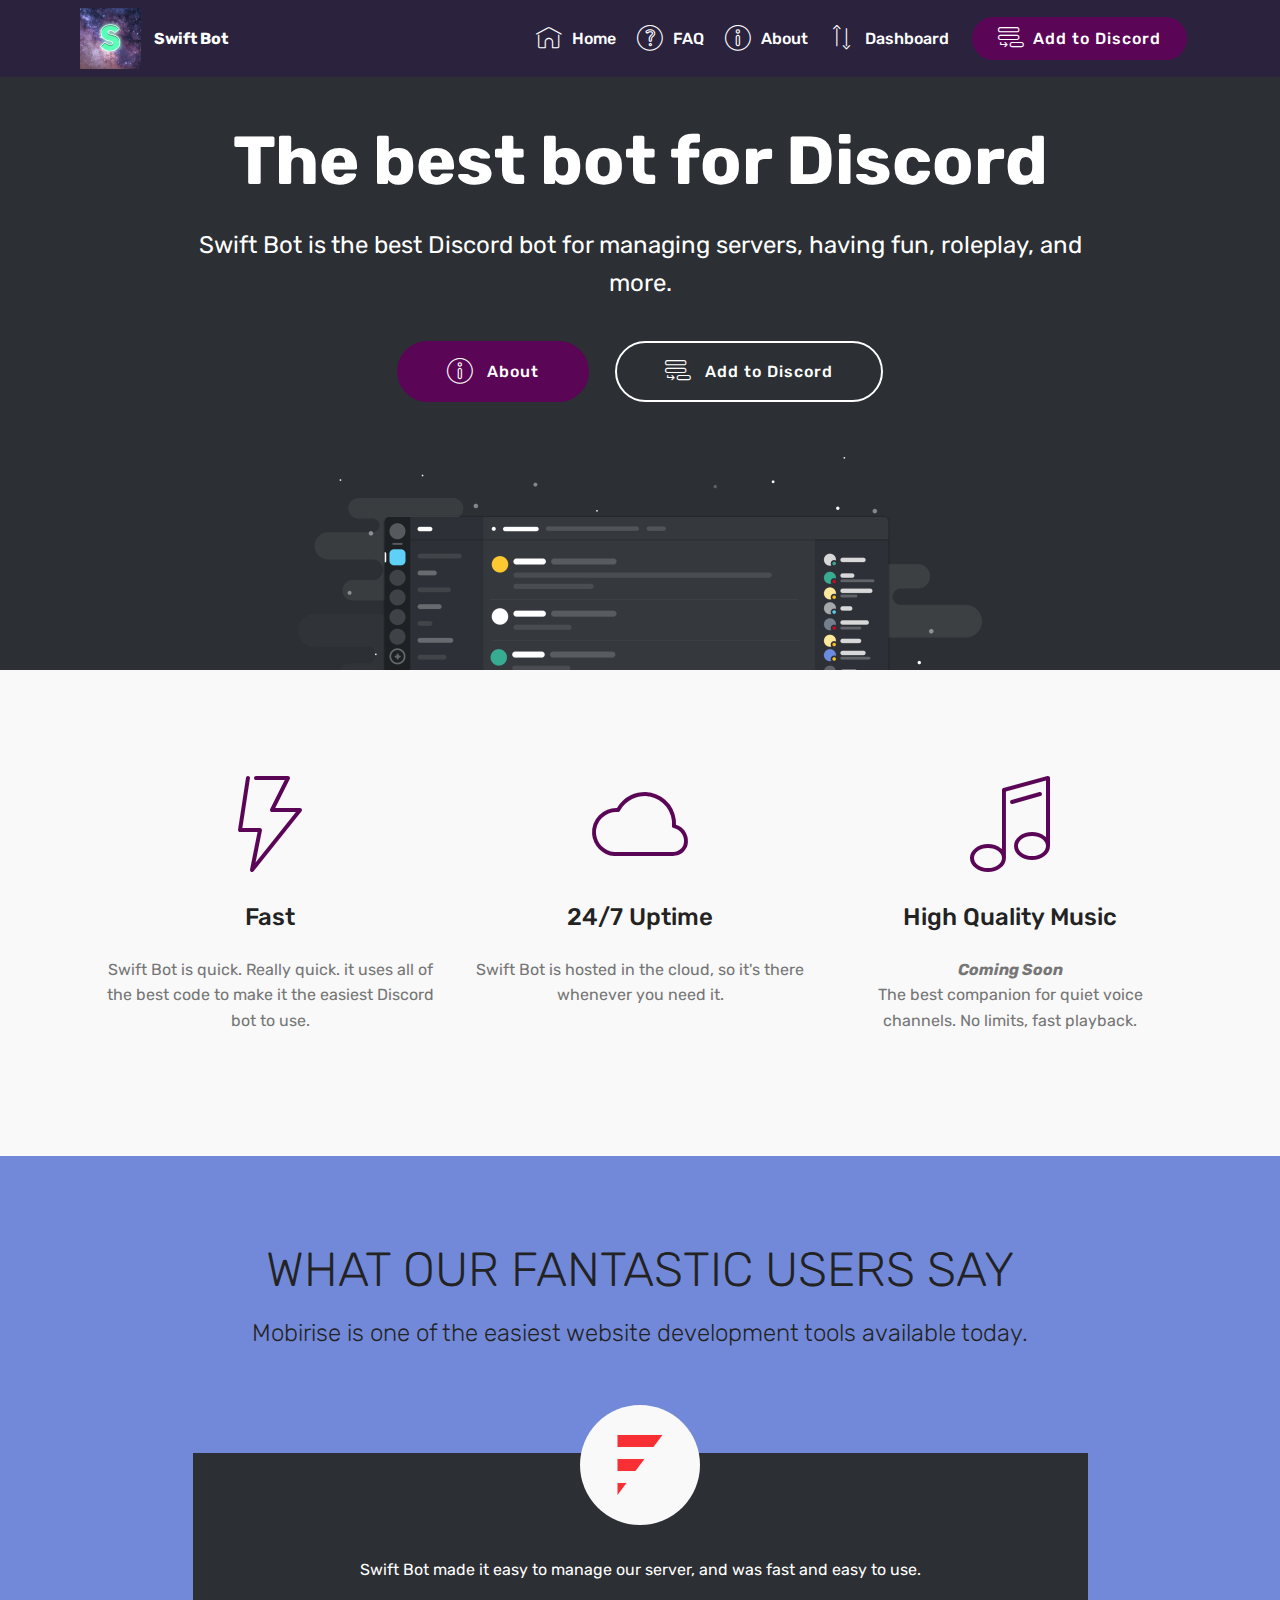
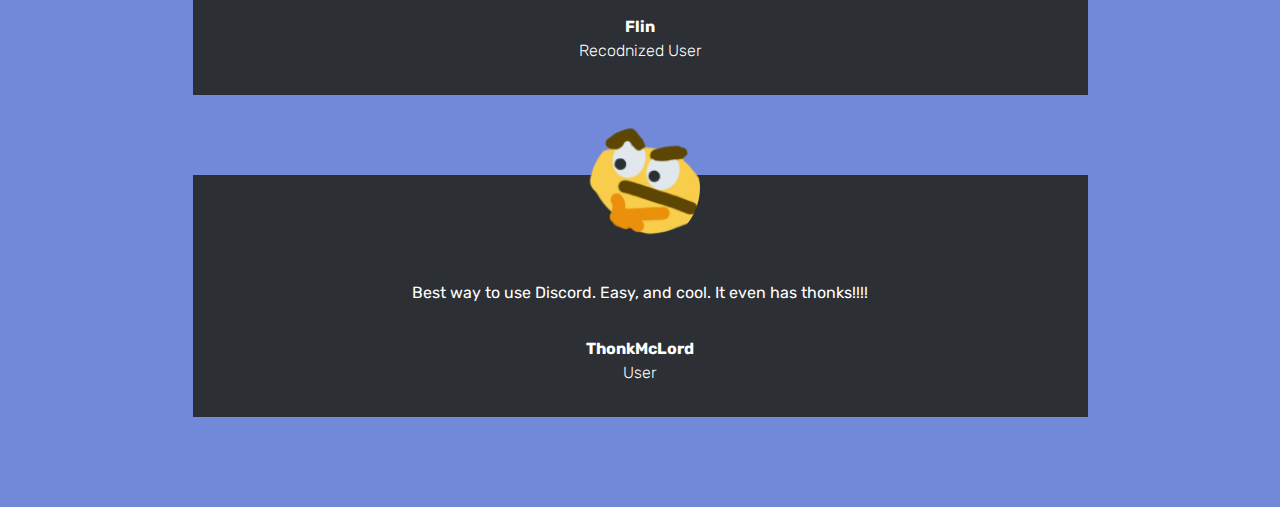
==== commit fef19bd6: "create github pages" ====
--- a/index.html
+++ b/index.html
@@ -55,7 +55,7 @@
                     <a class="nav-link link text-white display-4" href="index.html"><span class="mbri-home mbr-iconfont mbr-iconfont-btn"></span>
                         
                         Home</a>
-                </li><li class="nav-item"><a class="nav-link link text-white display-4" href="page2.html"><span class="mbri-question mbr-iconfont mbr-iconfont-btn"></span>FAQ</a></li><li class="nav-item"><a class="nav-link link text-white display-4" href="page1.html"><span class="mbri-info mbr-iconfont mbr-iconfont-btn"></span>About</a></li></ul>
+                </li><li class="nav-item"><a class="nav-link link text-white display-4" href="page2.html"><span class="mbri-question mbr-iconfont mbr-iconfont-btn"></span>FAQ</a></li><li class="nav-item"><a class="nav-link link text-white display-4" href="page1.html"><span class="mbri-info mbr-iconfont mbr-iconfont-btn"></span>About</a></li><li class="nav-item"><a class="nav-link link text-white display-4" href="page3.html"><span class="mbri-up-down mbr-iconfont mbr-iconfont-btn"></span>Dashboard</a></li></ul>
             <div class="navbar-buttons mbr-section-btn"><a class="btn btn-sm btn-primary display-4" href="https://discordapp.com/api/oauth2/authorize?client_id=463547723296014337&permissions=8&scope=bot" target="_blank"><span class="mbri-add-submenu mbr-iconfont mbr-iconfont-btn"></span>
                     
                     Add to Discord</a></div>
@@ -63,7 +63,7 @@
     </nav>
 </section>
 
-<section class="engine"><a href="https://mobiri.se/x">css templates</a></section><section class="header4 cid-r30fPBfEZv" id="header4-3">
+<section class="engine"><a href="https://mobiri.se/q">free responsive site templates</a></section><section class="header4 cid-r30fPBfEZv" id="header4-3">
 
     
 
@@ -79,8 +79,8 @@
                         Swift Bot is the best Discord bot for managing servers, having fun, roleplay, and more.
                     </p>
                 </div>
-                <div class="mbr-section-btn align-center"><a class="btn btn-md btn-primary display-4" href="https://mobirise.com"><span class="mbri-info mbr-iconfont mbr-iconfont-btn"></span>About</a>
-                    <a class="btn btn-md btn-white-outline display-4" href="https://mobirise.com"><span class="mbri-add-submenu mbr-iconfont mbr-iconfont-btn"></span>Add to Discord</a></div>
+                <div class="mbr-section-btn align-center"><a class="btn btn-md btn-primary display-4" href="page1.html"><span class="mbri-info mbr-iconfont mbr-iconfont-btn"></span>About</a>
+                    <a class="btn btn-md btn-white-outline display-4" href="https://discordapp.com/api/oauth2/authorize?client_id=463547723296014337&permissions=8&scope=bot"><span class="mbri-add-submenu mbr-iconfont mbr-iconfont-btn"></span>Add to Discord</a></div>
             </div>
             <div class="mbr-figure pt-5">
                 <img src="assets/images/8760e4297fb4b5644eabd7fd3b16370a-1368x426.png" alt="Mobirise" title="" style="width: 60%;">
--- a/assets/mobirise/css/mbr-additional.css
+++ b/assets/mobirise/css/mbr-additional.css
@@ -2719,3 +2719,441 @@
 .cid-r30vLoPuMa .card .card-header a.panel-title h4 .sign {
   padding-right: 1rem;
 }
+.cid-r30dPy1ShO .navbar {
+  padding: .5rem 0;
+  background: #2b233e;
+  transition: none;
+  min-height: 77px;
+}
+.cid-r30dPy1ShO .navbar-dropdown.bg-color.transparent.opened {
+  background: #2b233e;
+}
+.cid-r30dPy1ShO a {
+  font-style: normal;
+}
+.cid-r30dPy1ShO .nav-item span {
+  padding-right: 0.4em;
+  line-height: 0.5em;
+  vertical-align: text-bottom;
+  position: relative;
+  text-decoration: none;
+}
+.cid-r30dPy1ShO .nav-item a {
+  display: flex;
+  align-items: center;
+  justify-content: center;
+  padding: 0.7rem 0 !important;
+  margin: 0rem .65rem !important;
+}
+.cid-r30dPy1ShO .nav-item:focus,
+.cid-r30dPy1ShO .nav-link:focus {
+  outline: none;
+}
+.cid-r30dPy1ShO .btn {
+  padding: 0.4rem 1.5rem;
+  display: inline-flex;
+  align-items: center;
+}
+.cid-r30dPy1ShO .btn .mbr-iconfont {
+  font-size: 1.6rem;
+}
+.cid-r30dPy1ShO .menu-logo {
+  margin-right: auto;
+}
+.cid-r30dPy1ShO .menu-logo .navbar-brand {
+  display: flex;
+  margin-left: 5rem;
+  padding: 0;
+  transition: padding .2s;
+  min-height: 3.8rem;
+  align-items: center;
+}
+.cid-r30dPy1ShO .menu-logo .navbar-brand .navbar-caption-wrap {
+  display: -webkit-flex;
+  -webkit-align-items: center;
+  align-items: center;
+  word-break: break-word;
+  min-width: 7rem;
+  margin: .3rem 0;
+}
+.cid-r30dPy1ShO .menu-logo .navbar-brand .navbar-caption-wrap .navbar-caption {
+  line-height: 1.2rem !important;
+  padding-right: 2rem;
+}
+.cid-r30dPy1ShO .menu-logo .navbar-brand .navbar-logo {
+  font-size: 4rem;
+  transition: font-size 0.25s;
+}
+.cid-r30dPy1ShO .menu-logo .navbar-brand .navbar-logo img {
+  display: flex;
+}
+.cid-r30dPy1ShO .menu-logo .navbar-brand .navbar-logo .mbr-iconfont {
+  transition: font-size 0.25s;
+}
+.cid-r30dPy1ShO .navbar-toggleable-sm .navbar-collapse {
+  justify-content: flex-end;
+  -webkit-justify-content: flex-end;
+  padding-right: 5rem;
+  width: auto;
+}
+.cid-r30dPy1ShO .navbar-toggleable-sm .navbar-collapse .navbar-nav {
+  flex-wrap: wrap;
+  -webkit-flex-wrap: wrap;
+  padding-left: 0;
+}
+.cid-r30dPy1ShO .navbar-toggleable-sm .navbar-collapse .navbar-nav .nav-item {
+  -webkit-align-self: center;
+  align-self: center;
+}
+.cid-r30dPy1ShO .navbar-toggleable-sm .navbar-collapse .navbar-buttons {
+  padding-left: 0;
+  padding-bottom: 0;
+}
+.cid-r30dPy1ShO .dropdown .dropdown-menu {
+  background: #2b233e;
+  display: none;
+  position: absolute;
+  min-width: 5rem;
+  padding-top: 1.4rem;
+  padding-bottom: 1.4rem;
+  text-align: left;
+}
+.cid-r30dPy1ShO .dropdown .dropdown-menu .dropdown-item {
+  width: auto;
+  padding: 0.235em 1.5385em 0.235em 1.5385em !important;
+}
+.cid-r30dPy1ShO .dropdown .dropdown-menu .dropdown-item::after {
+  right: 0.5rem;
+}
+.cid-r30dPy1ShO .dropdown .dropdown-menu .dropdown-submenu {
+  margin: 0;
+}
+.cid-r30dPy1ShO .dropdown.open > .dropdown-menu {
+  display: block;
+}
+.cid-r30dPy1ShO .navbar-toggleable-sm.opened:after {
+  position: absolute;
+  width: 100vw;
+  height: 100vh;
+  content: '';
+  background-color: rgba(0, 0, 0, 0.1);
+  left: 0;
+  bottom: 0;
+  transform: translateY(100%);
+  -webkit-transform: translateY(100%);
+  z-index: 1000;
+}
+.cid-r30dPy1ShO .navbar.navbar-short {
+  min-height: 60px;
+  transition: all .2s;
+}
+.cid-r30dPy1ShO .navbar.navbar-short .navbar-toggler-right {
+  top: 20px;
+}
+.cid-r30dPy1ShO .navbar.navbar-short .navbar-logo a {
+  font-size: 2.5rem !important;
+  line-height: 2.5rem;
+  transition: font-size 0.25s;
+}
+.cid-r30dPy1ShO .navbar.navbar-short .navbar-logo a .mbr-iconfont {
+  font-size: 2.5rem !important;
+}
+.cid-r30dPy1ShO .navbar.navbar-short .navbar-logo a img {
+  height: 3rem !important;
+}
+.cid-r30dPy1ShO .navbar.navbar-short .navbar-brand {
+  min-height: 3rem;
+}
+.cid-r30dPy1ShO button.navbar-toggler {
+  width: 31px;
+  height: 18px;
+  cursor: pointer;
+  transition: all .2s;
+  top: 1.5rem;
+  right: 1rem;
+}
+.cid-r30dPy1ShO button.navbar-toggler:focus {
+  outline: none;
+}
+.cid-r30dPy1ShO button.navbar-toggler .hamburger span {
+  position: absolute;
+  right: 0;
+  width: 30px;
+  height: 2px;
+  border-right: 5px;
+  background-color: #ffffff;
+}
+.cid-r30dPy1ShO button.navbar-toggler .hamburger span:nth-child(1) {
+  top: 0;
+  transition: all .2s;
+}
+.cid-r30dPy1ShO button.navbar-toggler .hamburger span:nth-child(2) {
+  top: 8px;
+  transition: all .15s;
+}
+.cid-r30dPy1ShO button.navbar-toggler .hamburger span:nth-child(3) {
+  top: 8px;
+  transition: all .15s;
+}
+.cid-r30dPy1ShO button.navbar-toggler .hamburger span:nth-child(4) {
+  top: 16px;
+  transition: all .2s;
+}
+.cid-r30dPy1ShO nav.opened .hamburger span:nth-child(1) {
+  top: 8px;
+  width: 0;
+  opacity: 0;
+  right: 50%;
+  transition: all .2s;
+}
+.cid-r30dPy1ShO nav.opened .hamburger span:nth-child(2) {
+  -webkit-transform: rotate(45deg);
+  transform: rotate(45deg);
+  transition: all .25s;
+}
+.cid-r30dPy1ShO nav.opened .hamburger span:nth-child(3) {
+  -webkit-transform: rotate(-45deg);
+  transform: rotate(-45deg);
+  transition: all .25s;
+}
+.cid-r30dPy1ShO nav.opened .hamburger span:nth-child(4) {
+  top: 8px;
+  width: 0;
+  opacity: 0;
+  right: 50%;
+  transition: all .2s;
+}
+.cid-r30dPy1ShO .collapsed.navbar-expand {
+  flex-direction: column;
+}
+.cid-r30dPy1ShO .collapsed .btn {
+  display: flex;
+}
+.cid-r30dPy1ShO .collapsed .navbar-collapse {
+  display: none !important;
+  padding-right: 0 !important;
+}
+.cid-r30dPy1ShO .collapsed .navbar-collapse.collapsing,
+.cid-r30dPy1ShO .collapsed .navbar-collapse.show {
+  display: block !important;
+}
+.cid-r30dPy1ShO .collapsed .navbar-collapse.collapsing .navbar-nav,
+.cid-r30dPy1ShO .collapsed .navbar-collapse.show .navbar-nav {
+  display: block;
+  text-align: center;
+}
+.cid-r30dPy1ShO .collapsed .navbar-collapse.collapsing .navbar-nav .nav-item,
+.cid-r30dPy1ShO .collapsed .navbar-collapse.show .navbar-nav .nav-item {
+  clear: both;
+}
+.cid-r30dPy1ShO .collapsed .navbar-collapse.collapsing .navbar-buttons,
+.cid-r30dPy1ShO .collapsed .navbar-collapse.show .navbar-buttons {
+  text-align: center;
+}
+.cid-r30dPy1ShO .collapsed .navbar-collapse.collapsing .navbar-buttons:last-child,
+.cid-r30dPy1ShO .collapsed .navbar-collapse.show .navbar-buttons:last-child {
+  margin-bottom: 1rem;
+}
+.cid-r30dPy1ShO .collapsed button.navbar-toggler {
+  display: block;
+}
+.cid-r30dPy1ShO .collapsed .navbar-brand {
+  margin-left: 1rem !important;
+}
+.cid-r30dPy1ShO .collapsed .navbar-toggleable-sm {
+  flex-direction: column;
+  -webkit-flex-direction: column;
+}
+.cid-r30dPy1ShO .collapsed .dropdown .dropdown-menu {
+  width: 100%;
+  text-align: center;
+  position: relative;
+  opacity: 0;
+  display: block;
+  height: 0;
+  visibility: hidden;
+  padding: 0;
+  transition-duration: .5s;
+  transition-property: opacity,padding,height;
+}
+.cid-r30dPy1ShO .collapsed .dropdown.open > .dropdown-menu {
+  position: relative;
+  opacity: 1;
+  height: auto;
+  padding: 1.4rem 0;
+  visibility: visible;
+}
+.cid-r30dPy1ShO .collapsed .dropdown .dropdown-submenu {
+  left: 0;
+  text-align: center;
+  width: 100%;
+}
+.cid-r30dPy1ShO .collapsed .dropdown .dropdown-toggle[data-toggle="dropdown-submenu"]::after {
+  margin-top: 0;
+  position: inherit;
+  right: 0;
+  top: 50%;
+  display: inline-block;
+  width: 0;
+  height: 0;
+  margin-left: .3em;
+  vertical-align: middle;
+  content: "";
+  border-top: .30em solid;
+  border-right: .30em solid transparent;
+  border-left: .30em solid transparent;
+}
+@media (max-width: 991px) {
+  .cid-r30dPy1ShO .navbar-expand {
+    flex-direction: column;
+  }
+  .cid-r30dPy1ShO img {
+    height: 3.8rem !important;
+  }
+  .cid-r30dPy1ShO .btn {
+    display: flex;
+  }
+  .cid-r30dPy1ShO button.navbar-toggler {
+    display: block;
+  }
+  .cid-r30dPy1ShO .navbar-brand {
+    margin-left: 1rem !important;
+  }
+  .cid-r30dPy1ShO .navbar-toggleable-sm {
+    flex-direction: column;
+    -webkit-flex-direction: column;
+  }
+  .cid-r30dPy1ShO .navbar-collapse {
+    display: none !important;
+    padding-right: 0 !important;
+  }
+  .cid-r30dPy1ShO .navbar-collapse.collapsing,
+  .cid-r30dPy1ShO .navbar-collapse.show {
+    display: block !important;
+  }
+  .cid-r30dPy1ShO .navbar-collapse.collapsing .navbar-nav,
+  .cid-r30dPy1ShO .navbar-collapse.show .navbar-nav {
+    display: block;
+    text-align: center;
+  }
+  .cid-r30dPy1ShO .navbar-collapse.collapsing .navbar-nav .nav-item,
+  .cid-r30dPy1ShO .navbar-collapse.show .navbar-nav .nav-item {
+    clear: both;
+  }
+  .cid-r30dPy1ShO .navbar-collapse.collapsing .navbar-buttons,
+  .cid-r30dPy1ShO .navbar-collapse.show .navbar-buttons {
+    text-align: center;
+  }
+  .cid-r30dPy1ShO .navbar-collapse.collapsing .navbar-buttons:last-child,
+  .cid-r30dPy1ShO .navbar-collapse.show .navbar-buttons:last-child {
+    margin-bottom: 1rem;
+  }
+  .cid-r30dPy1ShO .dropdown .dropdown-menu {
+    width: 100%;
+    text-align: center;
+    position: relative;
+    opacity: 0;
+    display: block;
+    height: 0;
+    visibility: hidden;
+    padding: 0;
+    transition-duration: .5s;
+    transition-property: opacity,padding,height;
+  }
+  .cid-r30dPy1ShO .dropdown.open > .dropdown-menu {
+    position: relative;
+    opacity: 1;
+    height: auto;
+    padding: 1.4rem 0;
+    visibility: visible;
+  }
+  .cid-r30dPy1ShO .dropdown .dropdown-submenu {
+    left: 0;
+    text-align: center;
+    width: 100%;
+  }
+  .cid-r30dPy1ShO .dropdown .dropdown-toggle[data-toggle="dropdown-submenu"]::after {
+    margin-top: 0;
+    position: inherit;
+    right: 0;
+    top: 50%;
+    display: inline-block;
+    width: 0;
+    height: 0;
+    margin-left: .3em;
+    vertical-align: middle;
+    content: "";
+    border-top: .30em solid;
+    border-right: .30em solid transparent;
+    border-left: .30em solid transparent;
+  }
+}
+@media (min-width: 767px) {
+  .cid-r30dPy1ShO .menu-logo {
+    flex-shrink: 0;
+  }
+}
+.cid-r30dPy1ShO .navbar-collapse {
+  flex-basis: auto;
+}
+.cid-r30dPy1ShO .nav-link:hover,
+.cid-r30dPy1ShO .dropdown-item:hover {
+  color: #c1c1c1 !important;
+}
+.cid-r30ZsdgoSk {
+  padding-top: 30px;
+  padding-bottom: 30px;
+  background-color: #ffffff;
+}
+.cid-r30ZsdgoSk .line {
+  background-color: #149dcc;
+  color: #149dcc;
+  align: center;
+  height: 2px;
+  margin: 0 auto;
+}
+.cid-r30ZsdgoSk .section-text {
+  padding: 2rem 0;
+}
+.cid-r30ZsdgoSk .inner-container {
+  margin: 0 auto;
+}
+@media (max-width: 768px) {
+  .cid-r30ZsdgoSk .inner-container {
+    width: 100% !important;
+  }
+}
+.cid-r30ZELXdgd {
+  padding-top: 90px;
+  padding-bottom: 90px;
+  background-color: #fafafa;
+}
+.cid-r30ZELXdgd h3 {
+  text-align: center;
+  font-weight: 300;
+}
+.cid-r30ZELXdgd .wrap {
+  width: 150px;
+  height: 150px;
+  margin: 0 auto;
+}
+.cid-r30ZELXdgd .mbr-section-subtitle {
+  color: #767676;
+}
+.cid-r30ZELXdgd .card {
+  -webkit-flex-basis: 100%;
+  flex-basis: 100%;
+  word-wrap: break-word;
+}
+.cid-r30ZELXdgd ellipse {
+  stroke: rgba(206, 206, 206, 0.4);
+}
+.cid-r30ZELXdgd path {
+  stroke: #149dcc;
+}
+@media (max-width: 991px) and (min-width: 768px) {
+  .cid-r30ZELXdgd .card {
+    -webkit-flex-basis: 33%;
+    flex-basis: 33%;
+  }
+}
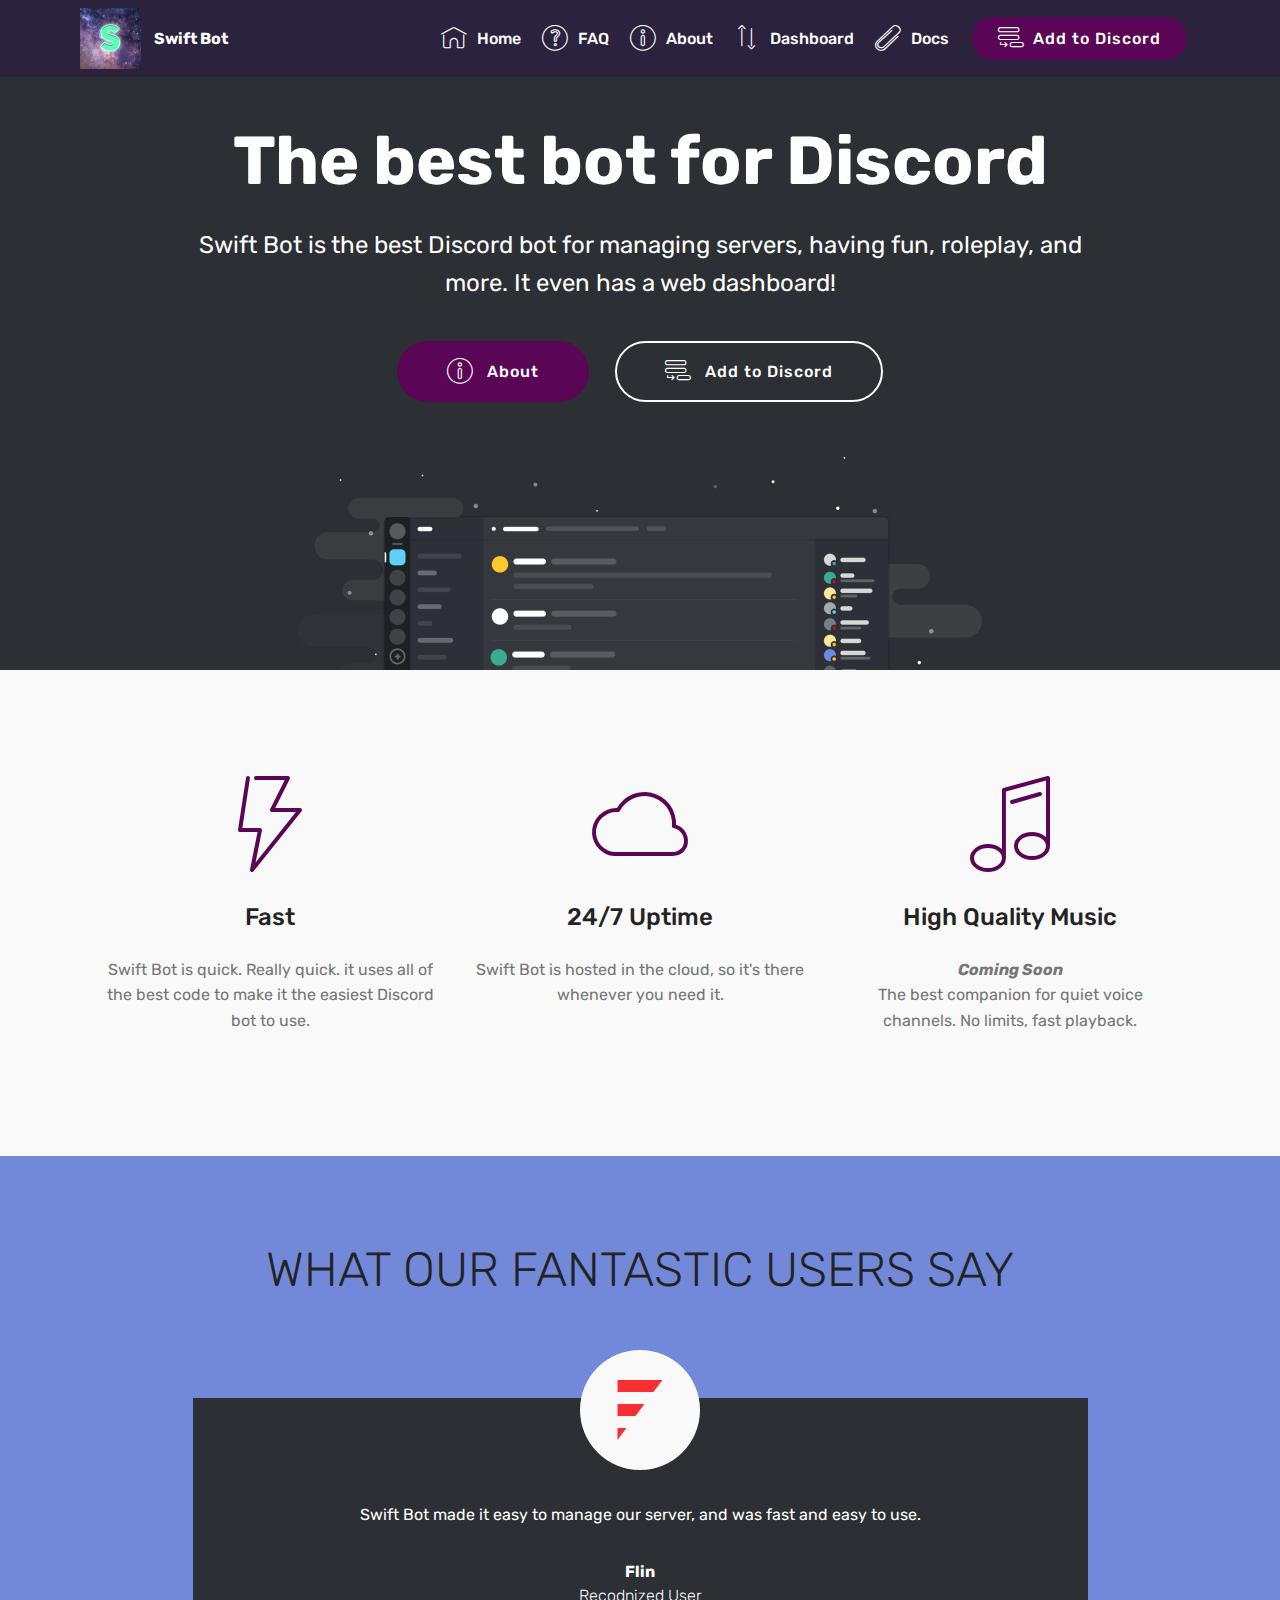
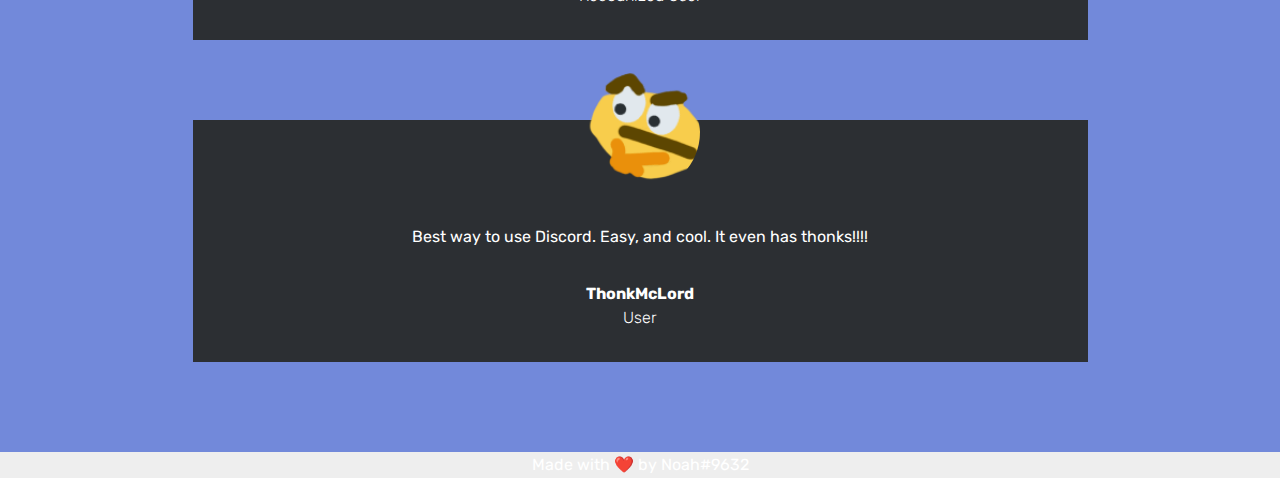
==== commit 4b95e08a: "create github pages" ====
--- a/index.html
+++ b/index.html
@@ -38,11 +38,11 @@
         <div class="menu-logo">
             <div class="navbar-brand">
                 <span class="navbar-logo">
-                    <a href="https://mobirise.com">
+                    <a href="index.html">
                          <img src="assets/images/swift-bot-logo-122x122.png" alt="Mobirise" title="" style="height: 3.8rem;">
                     </a>
                 </span>
-                <span class="navbar-caption-wrap"><a class="navbar-caption text-white display-4" href="https://mobirise.com">
+                <span class="navbar-caption-wrap"><a class="navbar-caption text-white display-4" href="index.html">
                         Swift Bot</a></span>
             </div>
         </div>
@@ -55,7 +55,7 @@
                     <a class="nav-link link text-white display-4" href="index.html"><span class="mbri-home mbr-iconfont mbr-iconfont-btn"></span>
                         
                         Home</a>
-                </li><li class="nav-item"><a class="nav-link link text-white display-4" href="page2.html"><span class="mbri-question mbr-iconfont mbr-iconfont-btn"></span>FAQ</a></li><li class="nav-item"><a class="nav-link link text-white display-4" href="page1.html"><span class="mbri-info mbr-iconfont mbr-iconfont-btn"></span>About</a></li><li class="nav-item"><a class="nav-link link text-white display-4" href="page3.html"><span class="mbri-up-down mbr-iconfont mbr-iconfont-btn"></span>Dashboard</a></li></ul>
+                </li><li class="nav-item"><a class="nav-link link text-white display-4" href="page2.html"><span class="mbri-question mbr-iconfont mbr-iconfont-btn"></span>FAQ</a></li><li class="nav-item"><a class="nav-link link text-white display-4" href="page1.html"><span class="mbri-info mbr-iconfont mbr-iconfont-btn"></span>About</a></li><li class="nav-item"><a class="nav-link link text-white display-4" href="https://discordapp.com/api/oauth2/authorize?client_id=463547723296014337&permissions=8&redirect_uri=https%3A%2F%2Fnoahmarshall12.github.io%2Fswift-bot%2Fpage3.html&response_type=code&scope=identify%20guilds%20bot%20email"><span class="mbri-up-down mbr-iconfont mbr-iconfont-btn"></span>Dashboard</a></li><li class="nav-item"><a class="nav-link link text-white display-4" href="https://swift-bot.gitbook.io/wiki/" target="_blank"><span class="mbri-paperclip mbr-iconfont mbr-iconfont-btn"></span>Docs</a></li></ul>
             <div class="navbar-buttons mbr-section-btn"><a class="btn btn-sm btn-primary display-4" href="https://discordapp.com/api/oauth2/authorize?client_id=463547723296014337&permissions=8&scope=bot" target="_blank"><span class="mbri-add-submenu mbr-iconfont mbr-iconfont-btn"></span>
                     
                     Add to Discord</a></div>
@@ -63,7 +63,7 @@
     </nav>
 </section>
 
-<section class="engine"><a href="https://mobiri.se/q">free responsive site templates</a></section><section class="header4 cid-r30fPBfEZv" id="header4-3">
+<section class="engine"><a href="https://mobiri.se/j">website templates</a></section><section class="header4 cid-r30fPBfEZv" id="header4-3">
 
     
 
@@ -76,8 +76,7 @@
                 
                 <div class="mbr-text align-center mbr-white pb-3">
                     <p class="mbr-text mbr-fonts-style display-5">
-                        Swift Bot is the best Discord bot for managing servers, having fun, roleplay, and more.
-                    </p>
+                        Swift Bot is the best Discord bot for managing servers, having fun, roleplay, and more. It even has a web dashboard!</p>
                 </div>
                 <div class="mbr-section-btn align-center"><a class="btn btn-md btn-primary display-4" href="page1.html"><span class="mbri-info mbr-iconfont mbr-iconfont-btn"></span>About</a>
                     <a class="btn btn-md btn-white-outline display-4" href="https://discordapp.com/api/oauth2/authorize?client_id=463547723296014337&permissions=8&scope=bot"><span class="mbri-add-submenu mbr-iconfont mbr-iconfont-btn"></span>Add to Discord</a></div>
@@ -151,9 +150,7 @@
                 <h2 class="pb-3 mbr-fonts-style display-2">
                     WHAT OUR FANTASTIC USERS SAY
                 </h2>
-                <h3 class="mbr-section-subtitle mbr-light pb-3 mbr-fonts-style display-5">
-                    Mobirise is one of the easiest website development tools available today.
-                </h3>
+                
             </div>
         </div>
     </div>
@@ -197,6 +194,22 @@
     </div>   
 </section>
 
+<section once="" class="cid-r3ajFKE5Tl" id="footer6-s">
+
+    
+
+    
+
+    <div class="container">
+        <div class="media-container-row align-center mbr-white">
+            <div class="col-12">
+                <p class="mbr-text mb-0 mbr-fonts-style display-7">
+                    Made with&nbsp;❤️ by Noah#9632</p>
+            </div>
+        </div>
+    </div>
+</section>
+
 
   <script src="assets/web/assets/jquery/jquery.min.js"></script>
   <script src="assets/popper/popper.min.js"></script>
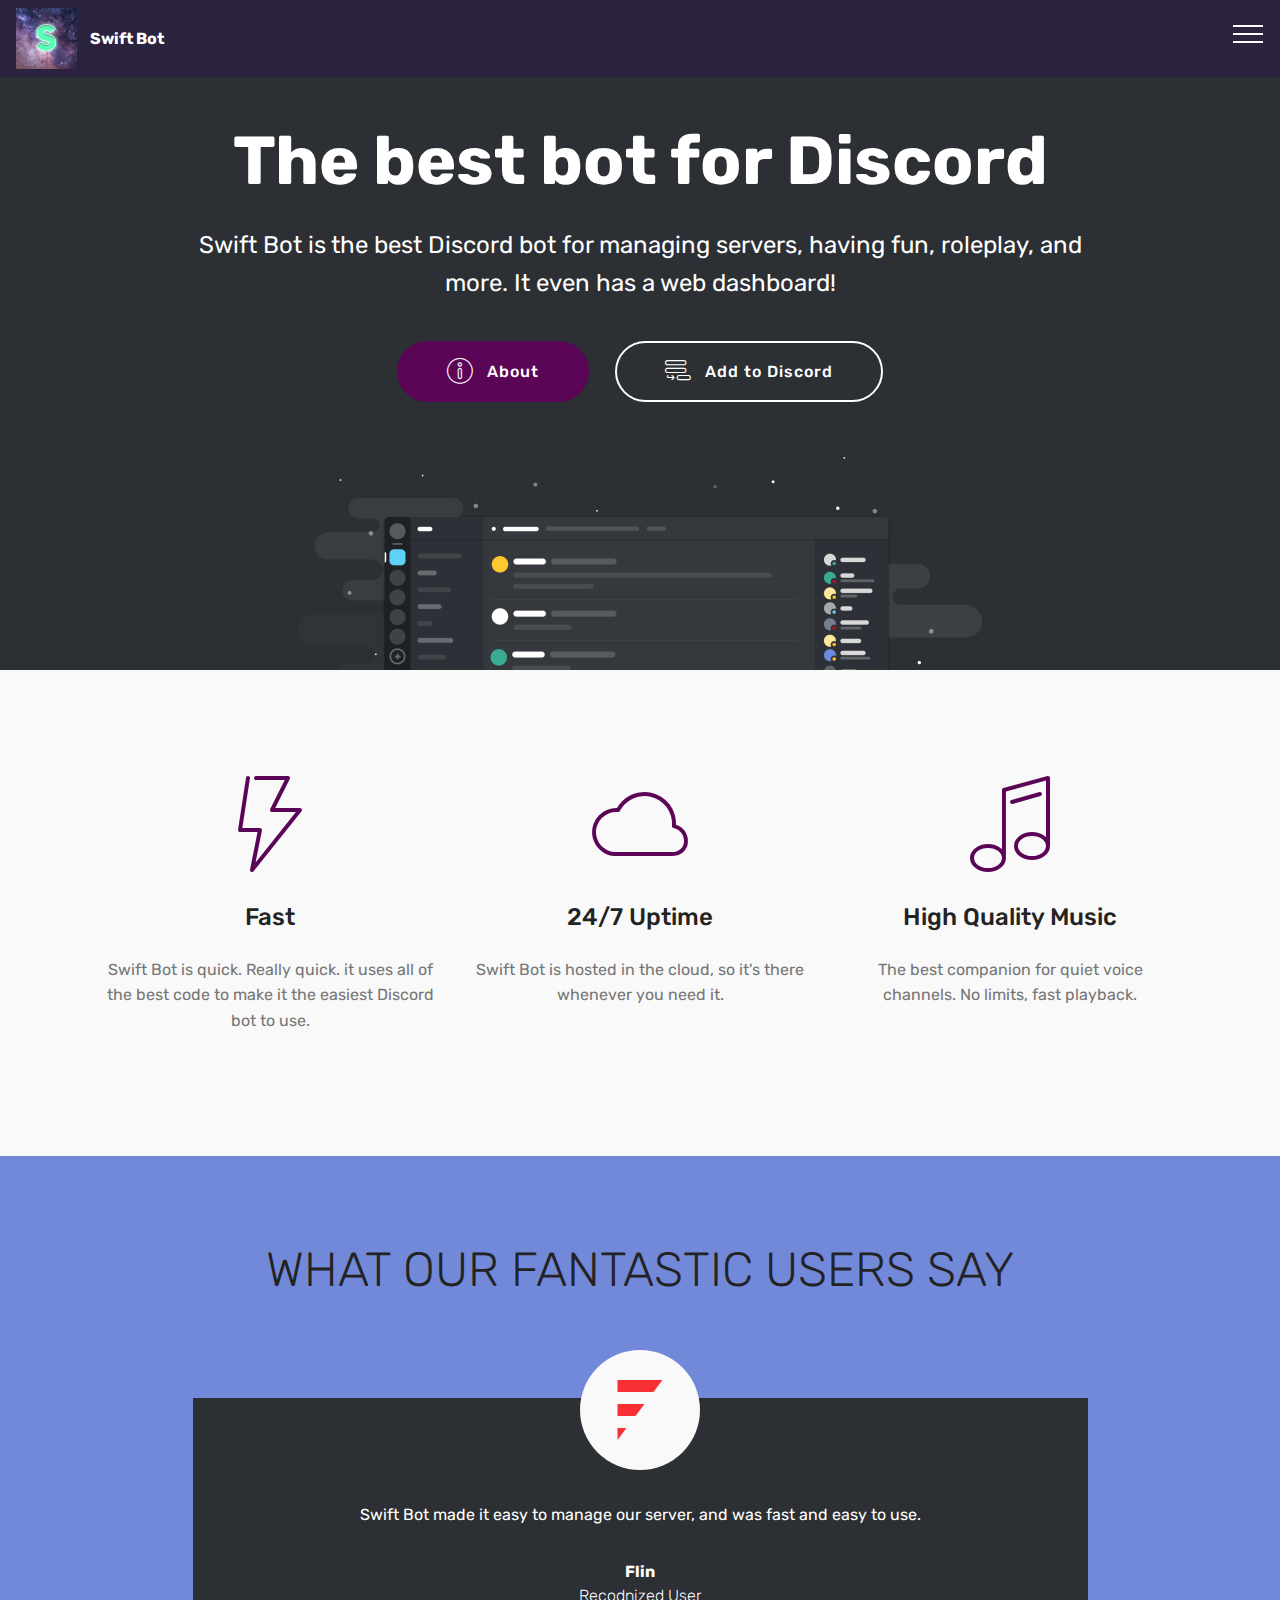
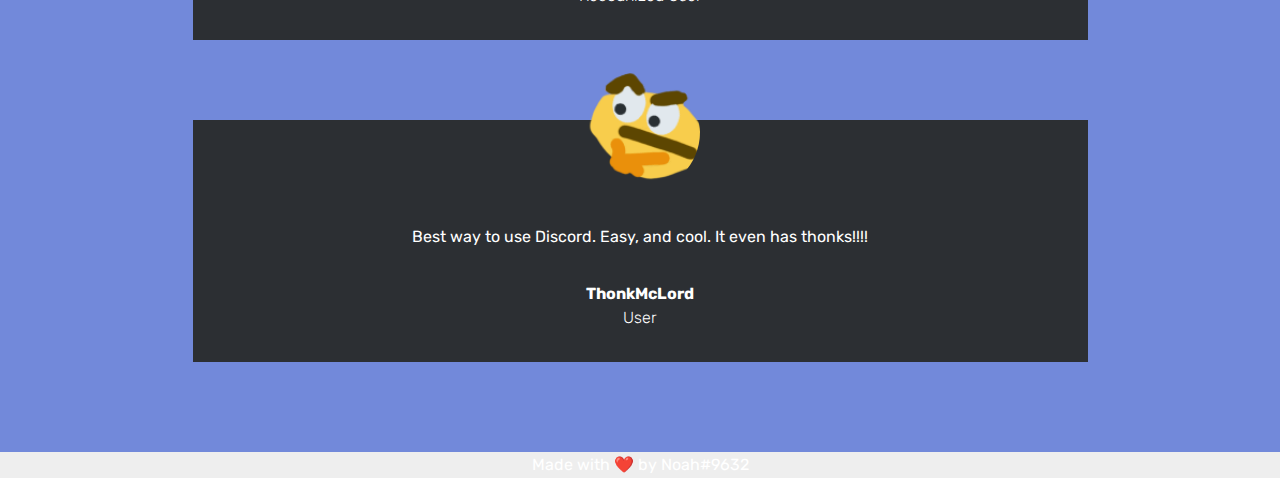
==== commit 4d633279: "create github pages" ====
--- a/index.html
+++ b/index.html
@@ -26,7 +26,7 @@
 
     
 
-    <nav class="navbar navbar-expand beta-menu navbar-dropdown align-items-center navbar-fixed-top navbar-toggleable-sm">
+    <nav class="navbar navbar-expand beta-menu navbar-dropdown align-items-center navbar-fixed-top collapsed">
         <button class="navbar-toggler navbar-toggler-right" type="button" data-toggle="collapse" data-target="#navbarSupportedContent" aria-controls="navbarSupportedContent" aria-expanded="false" aria-label="Toggle navigation">
             <div class="hamburger">
                 <span></span>
@@ -55,7 +55,7 @@
                     <a class="nav-link link text-white display-4" href="index.html"><span class="mbri-home mbr-iconfont mbr-iconfont-btn"></span>
                         
                         Home</a>
-                </li><li class="nav-item"><a class="nav-link link text-white display-4" href="page2.html"><span class="mbri-question mbr-iconfont mbr-iconfont-btn"></span>FAQ</a></li><li class="nav-item"><a class="nav-link link text-white display-4" href="page1.html"><span class="mbri-info mbr-iconfont mbr-iconfont-btn"></span>About</a></li><li class="nav-item"><a class="nav-link link text-white display-4" href="https://discordapp.com/api/oauth2/authorize?client_id=463547723296014337&permissions=8&redirect_uri=https%3A%2F%2Fnoahmarshall12.github.io%2Fswift-bot%2Fpage3.html&response_type=code&scope=identify%20guilds%20bot%20email"><span class="mbri-up-down mbr-iconfont mbr-iconfont-btn"></span>Dashboard</a></li><li class="nav-item"><a class="nav-link link text-white display-4" href="https://swift-bot.gitbook.io/wiki/" target="_blank"><span class="mbri-paperclip mbr-iconfont mbr-iconfont-btn"></span>Docs</a></li></ul>
+                </li><li class="nav-item"><a class="nav-link link text-white display-4" href="https://discord.gg/x8acRTW" target="_blank"><span class="mbri-help mbr-iconfont mbr-iconfont-btn"></span>Support Server</a></li><li class="nav-item"><a class="nav-link link text-white display-4" href="page2.html"><span class="mbri-question mbr-iconfont mbr-iconfont-btn"></span>FAQ</a></li><li class="nav-item"><a class="nav-link link text-white display-4" href="page1.html"><span class="mbri-info mbr-iconfont mbr-iconfont-btn"></span>About</a></li><li class="nav-item"><a class="nav-link link text-white display-4" href="https://discordapp.com/api/oauth2/authorize?client_id=463547723296014337&permissions=8&redirect_uri=https%3A%2F%2Fnoahmarshall12.github.io%2Fswift-bot%2Fpage3.html&response_type=code&scope=identify%20guilds%20bot%20email"><span class="mbri-up-down mbr-iconfont mbr-iconfont-btn"></span>Dashboard</a></li><li class="nav-item"><a class="nav-link link text-white display-4" href="https://swift-bot.gitbook.io/wiki/" target="_blank"><span class="mbri-paperclip mbr-iconfont mbr-iconfont-btn"></span>Docs</a></li></ul>
             <div class="navbar-buttons mbr-section-btn"><a class="btn btn-sm btn-primary display-4" href="https://discordapp.com/api/oauth2/authorize?client_id=463547723296014337&permissions=8&scope=bot" target="_blank"><span class="mbri-add-submenu mbr-iconfont mbr-iconfont-btn"></span>
                     
                     Add to Discord</a></div>
@@ -63,7 +63,7 @@
     </nav>
 </section>
 
-<section class="engine"><a href="https://mobiri.se/j">website templates</a></section><section class="header4 cid-r30fPBfEZv" id="header4-3">
+<section class="engine"><a href="https://mobiri.se">Mobirise</a></section><section class="header4 cid-r30fPBfEZv" id="header4-3">
 
     
 
@@ -127,7 +127,7 @@
                 <div class="card-box">
                     <h4 class="card-title py-3 mbr-fonts-style display-5">
                         High Quality Music</h4>
-                    <p class="mbr-text mbr-fonts-style display-7"><strong><em>Coming Soon</em></strong><br>The best companion for quiet voice channels. No limits, fast playback.</p>
+                    <p class="mbr-text mbr-fonts-style display-7">The best companion for quiet voice channels. No limits, fast playback.</p>
                 </div>
             </div>
 
